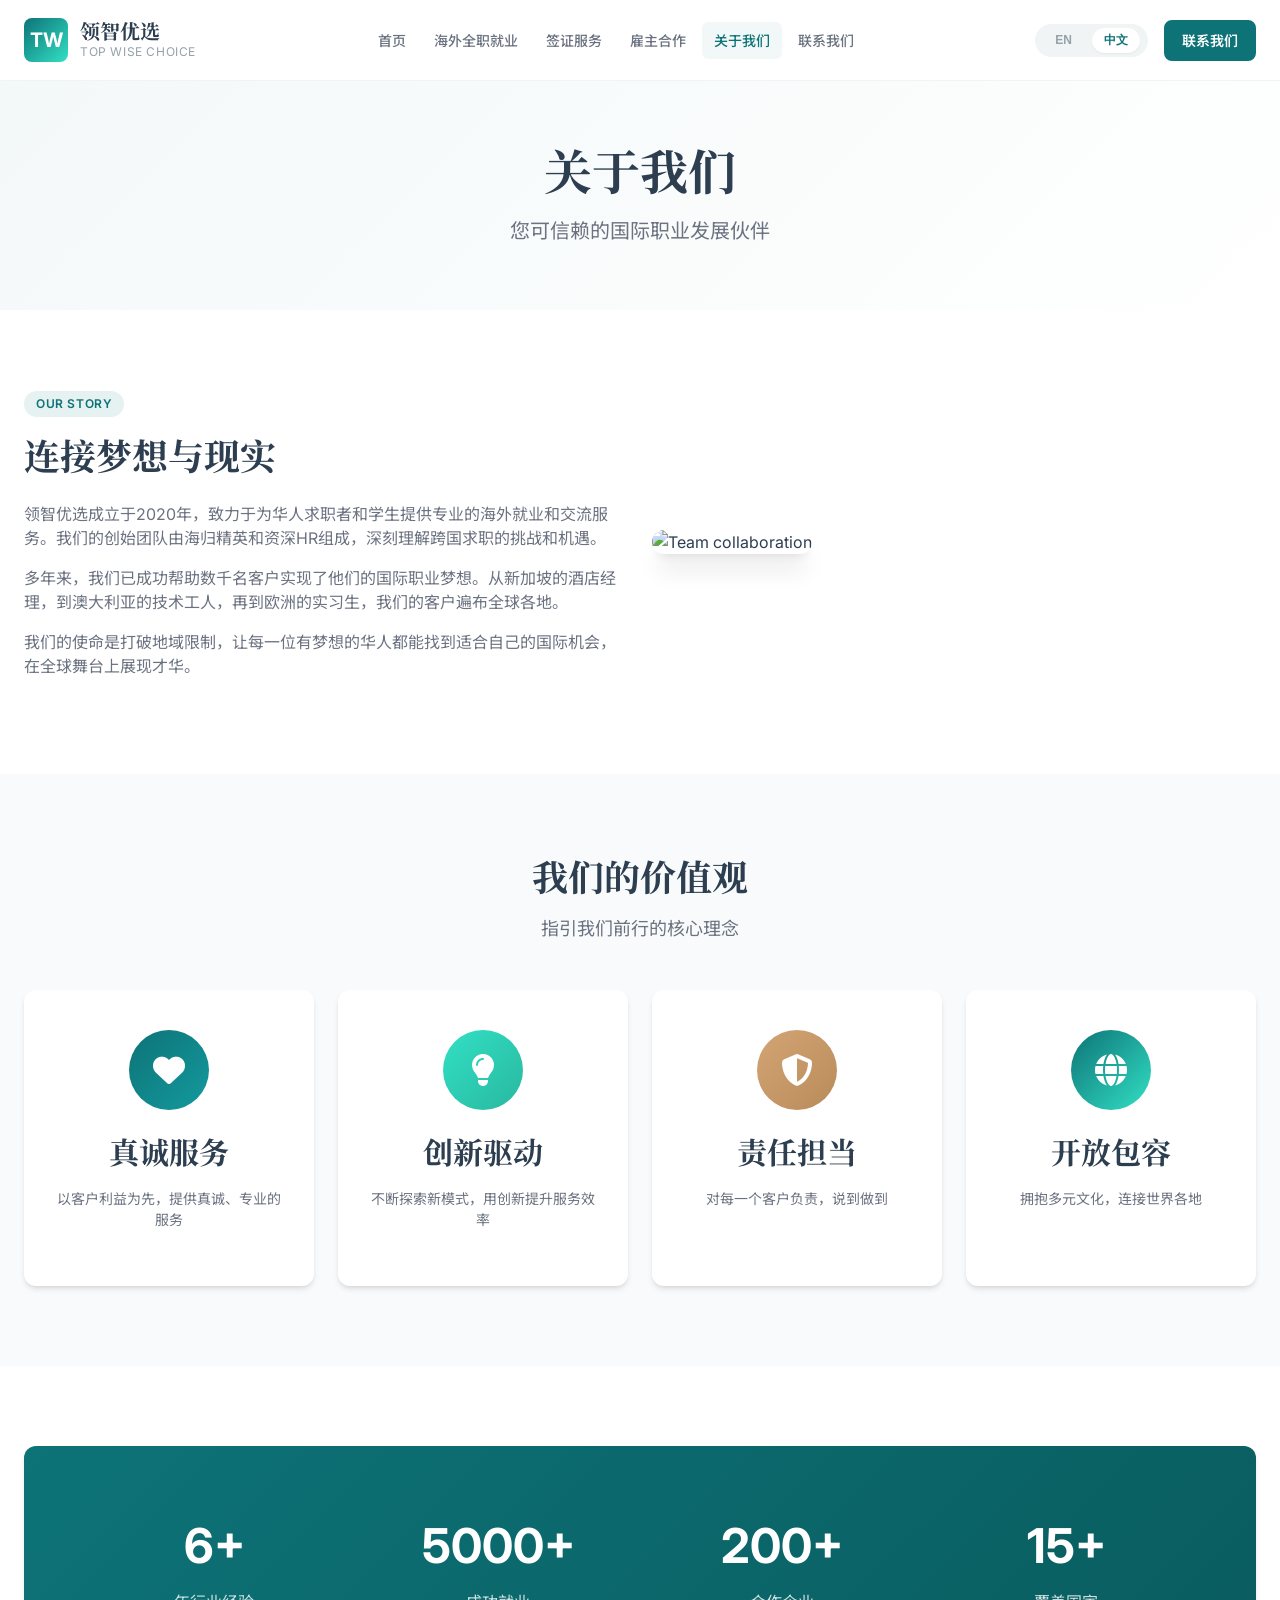
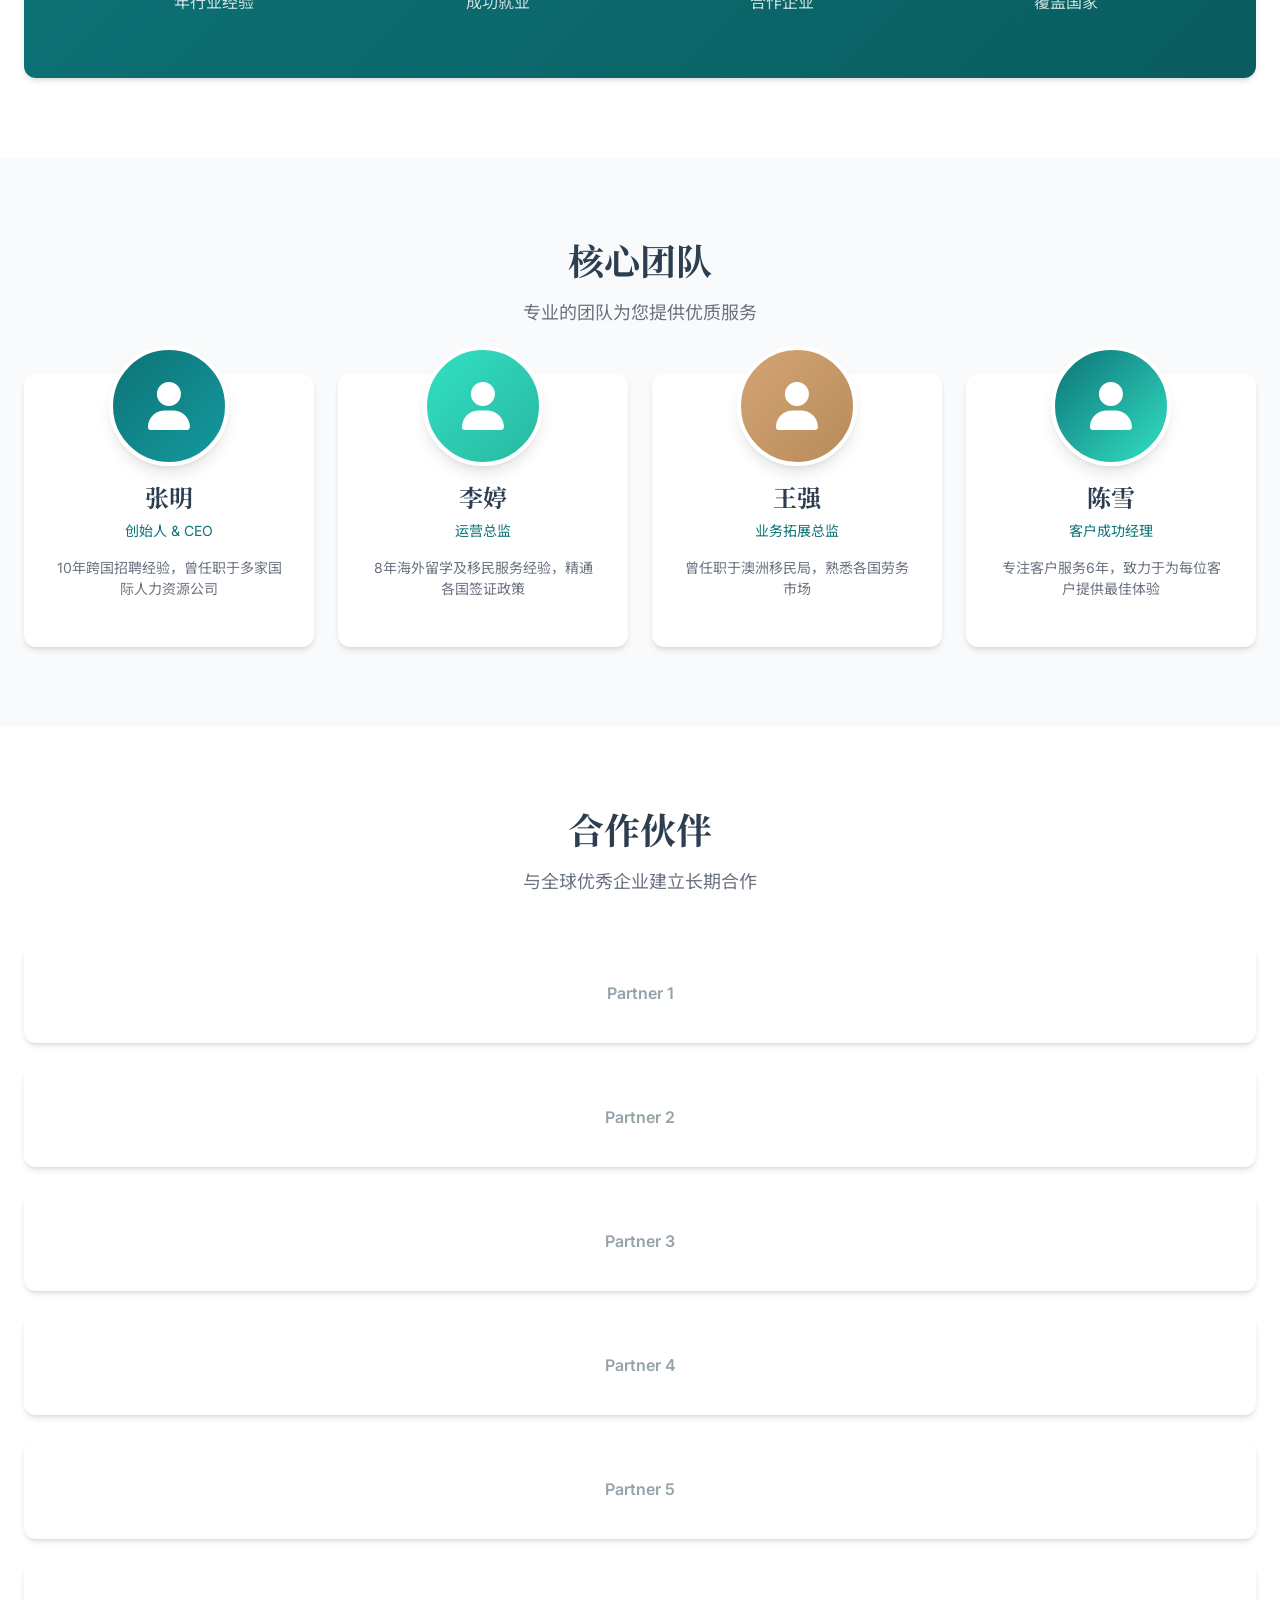
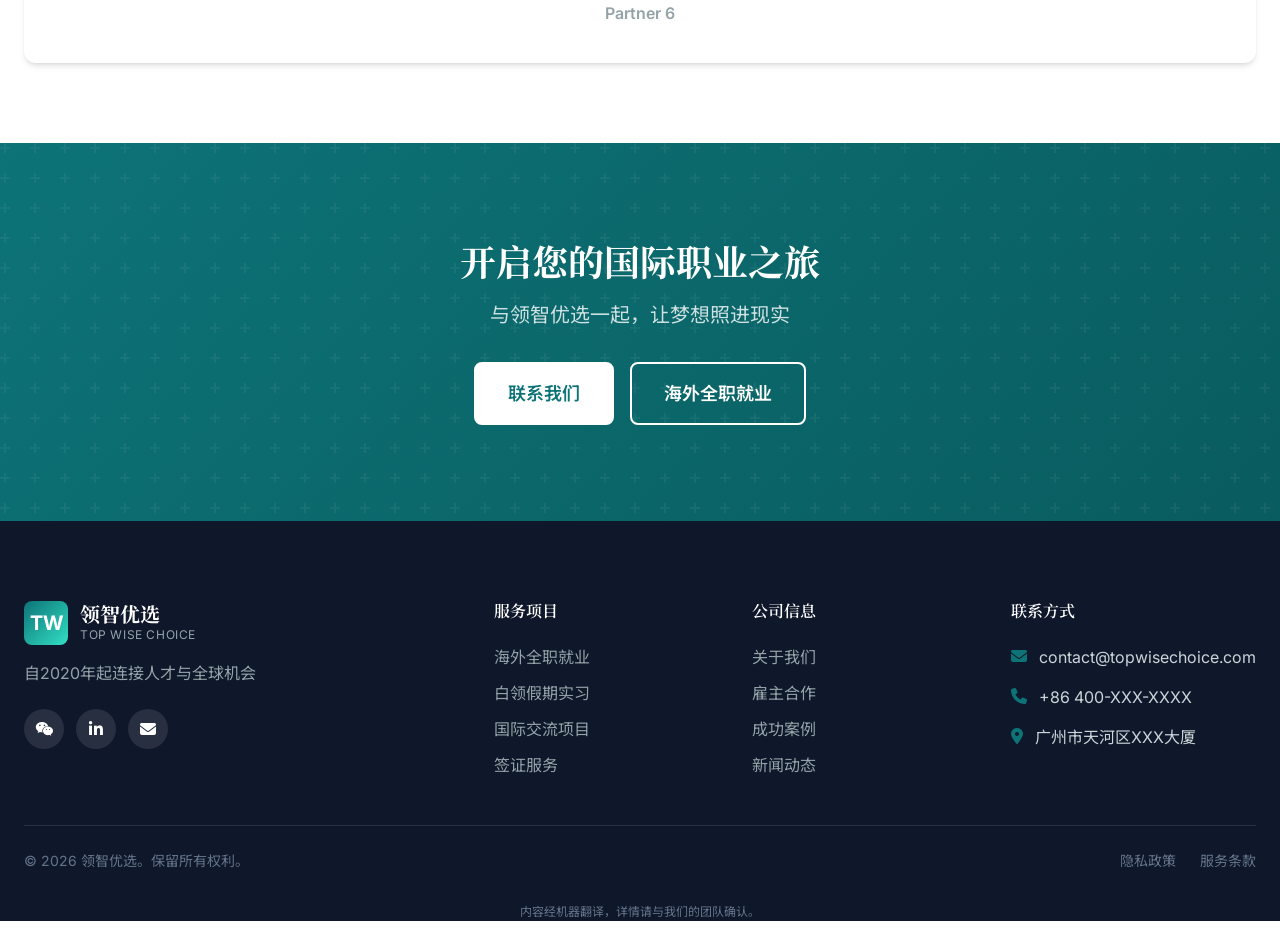
==== about-us.html @ 25a61df7 "Initial commit: Top Wise Choice website v2.0" ====
<!DOCTYPE html>
<html lang="zh-CN">
<head>
  <meta charset="UTF-8">
  <meta name="viewport" content="width=device-width, initial-scale=1.0">
  <title>关于我们 | 领智优选 Top Wise Choice</title>
  <meta name="description" content="关于领智优选 - 您可信赖的国际职业发展伙伴，专注连接华人人才与全球机会。">
  <link rel="stylesheet" href="styles/main.css">
  <link rel="stylesheet" href="https://cdnjs.cloudflare.com/ajax/libs/font-awesome/6.5.1/css/all.min.css">
</head>
<body>
  <!-- Header -->
  <header class="header">
    <div class="container">
      <div class="header-inner">
        <a href="index.html" class="logo">
          <div class="logo-icon">TW</div>
          <div class="logo-text">
            <span class="logo-text-main">领智优选</span>
            <span class="logo-text-sub">TOP WISE CHOICE</span>
          </div>
        </a>
        
        <nav class="nav">
          <ul class="nav-links">
            <li><a href="index.html" class="nav-link" data-i18n="nav_home">首页</a></li>
            <li class="nav-dropdown">
              <a href="#" class="nav-link" data-i18n="nav_work">服务项目 <i class="fas fa-chevron-down" style="font-size: 0.75rem;"></i></a>
              <ul class="nav-dropdown-menu">
                <li><a href="work-overseas.html" class="nav-dropdown-item"><i class="fas fa-briefcase"></i> <span data-i18n="nav_work">海外全职就业</span></a></li>
                <li><a href="intern-abroad.html" class="nav-dropdown-item"><i class="fas fa-user-graduate"></i> <span data-i18n="nav_intern">白领假期实习</span></a></li>
                <li><a href="global-programs.html" class="nav-dropdown-item"><i class="fas fa-globe"></i> <span data-i18n="nav_programs">国际交流项目</span></a></li>
              </ul>
            </li>
            <li><a href="visa-services.html" class="nav-link" data-i18n="nav_visa">签证服务</a></li>
            <li><a href="for-employers.html" class="nav-link" data-i18n="nav_employers">雇主合作</a></li>
            <li><a href="about-us.html" class="nav-link active" data-i18n="nav_about">关于我们</a></li>
            <li><a href="contact-us.html" class="nav-link" data-i18n="nav_contact">联系我们</a></li>
          </ul>
        </nav>
        
        <div class="header-actions">
          <div class="lang-switcher">
            <button class="lang-btn" data-lang="en">EN</button>
            <button class="lang-btn" data-lang="zh">中文</button>
          </div>
          <a href="contact-us.html" class="btn btn-primary btn-sm" data-i18n="contact_us">联系我们</a>
          <button class="mobile-menu-toggle" aria-label="Toggle Menu"><span></span><span></span><span></span></button>
        </div>
      </div>
    </div>
  </header>

  <!-- Mobile Menu -->
  <div class="mobile-menu">
    <ul class="mobile-nav-links">
      <li><a href="index.html" class="mobile-nav-link" data-i18n="nav_home">首页</a></li>
      <li><a href="work-overseas.html" class="mobile-nav-link" data-i18n="nav_work">海外全职就业</a></li>
      <li><a href="intern-abroad.html" class="mobile-nav-link" data-i18n="nav_intern">白领假期实习</a></li>
      <li><a href="global-programs.html" class="mobile-nav-link" data-i18n="nav_programs">国际交流项目</a></li>
      <li><a href="visa-services.html" class="mobile-nav-link" data-i18n="nav_visa">签证服务</a></li>
      <li><a href="for-employers.html" class="mobile-nav-link" data-i18n="nav_employers">雇主合作</a></li>
      <li><a href="about-us.html" class="mobile-nav-link active" data-i18n="nav_about">关于我们</a></li>
      <li><a href="contact-us.html" class="mobile-nav-link" data-i18n="nav_contact">联系我们</a></li>
    </ul>
  </div>

  <!-- Page Header -->
  <section class="page-header">
    <div class="container">
      <h1 data-i18n="about_page_title">关于我们</h1>
      <p data-i18n="about_page_subtitle">您可信赖的国际职业发展伙伴</p>
    </div>
  </section>

  <!-- Our Story -->
  <section class="section">
    <div class="container">
      <div class="grid grid-2" style="align-items: center;">
        <div>
          <span class="tag tag-primary" style="margin-bottom: 1rem; display: inline-block;">OUR STORY</span>
          <h2 style="margin-bottom: 1.5rem;" data-i18n="about_story_title">连接梦想与现实</h2>
          <p style="color: var(--color-text-secondary); margin-bottom: 1rem;" data-i18n="about_story_p1">
            领智优选成立于2020年，致力于为华人求职者和学生提供专业的海外就业和交流服务。我们的创始团队由海归精英和资深HR组成，深刻理解跨国求职的挑战和机遇。
          </p>
          <p style="color: var(--color-text-secondary); margin-bottom: 1rem;" data-i18n="about_story_p2">
            多年来，我们已成功帮助数千名客户实现了他们的国际职业梦想。从新加坡的酒店经理，到澳大利亚的技术工人，再到欧洲的实习生，我们的客户遍布全球各地。
          </p>
          <p style="color: var(--color-text-secondary);" data-i18n="about_story_p3">
            我们的使命是打破地域限制，让每一位有梦想的华人都能找到适合自己的国际机会，在全球舞台上展现才华。
          </p>
        </div>
        <div>
          <img src="https://images.unsplash.com/photo-1522071820081-009f0129c71c?w=600&h=500&fit=crop" alt="Team collaboration" style="width: 100%; border-radius: var(--radius-2xl); box-shadow: var(--shadow-xl);">
        </div>
      </div>
    </div>
  </section>

  <!-- Values -->
  <section class="section" style="background-color: var(--color-gray-50);">
    <div class="container">
      <div class="section-header">
        <h2 data-i18n="about_values_title">我们的价值观</h2>
        <p data-i18n="about_values_subtitle">指引我们前行的核心理念</p>
      </div>
      
      <div class="grid grid-4">
        <div class="card" style="text-align: center; padding: 2.5rem 2rem;">
          <div style="width: 80px; height: 80px; margin: 0 auto 1.5rem; background: linear-gradient(135deg, #0D7377, #149A9E); border-radius: 50%; display: flex; align-items: center; justify-content: center;">
            <i class="fas fa-heart" style="font-size: 2rem; color: white;"></i>
          </div>
          <h3 style="margin-bottom: 1rem;" data-i18n="about_value1_title">真诚服务</h3>
          <p style="font-size: 0.875rem; color: var(--color-text-secondary);" data-i18n="about_value1_desc">以客户利益为先，提供真诚、专业的服务</p>
        </div>
        <div class="card" style="text-align: center; padding: 2.5rem 2rem;">
          <div style="width: 80px; height: 80px; margin: 0 auto 1.5rem; background: linear-gradient(135deg, #32E0C4, #28B8A0); border-radius: 50%; display: flex; align-items: center; justify-content: center;">
            <i class="fas fa-lightbulb" style="font-size: 2rem; color: white;"></i>
          </div>
          <h3 style="margin-bottom: 1rem;" data-i18n="about_value2_title">创新驱动</h3>
          <p style="font-size: 0.875rem; color: var(--color-text-secondary);" data-i18n="about_value2_desc">不断探索新模式，用创新提升服务效率</p>
        </div>
        <div class="card" style="text-align: center; padding: 2.5rem 2rem;">
          <div style="width: 80px; height: 80px; margin: 0 auto 1.5rem; background: linear-gradient(135deg, #D4A574, #B88B5A); border-radius: 50%; display: flex; align-items: center; justify-content: center;">
            <i class="fas fa-shield-alt" style="font-size: 2rem; color: white;"></i>
          </div>
          <h3 style="margin-bottom: 1rem;" data-i18n="about_value3_title">责任担当</h3>
          <p style="font-size: 0.875rem; color: var(--color-text-secondary);" data-i18n="about_value3_desc">对每一个客户负责，说到做到</p>
        </div>
        <div class="card" style="text-align: center; padding: 2.5rem 2rem;">
          <div style="width: 80px; height: 80px; margin: 0 auto 1.5rem; background: linear-gradient(135deg, #0D7377, #32E0C4); border-radius: 50%; display: flex; align-items: center; justify-content: center;">
            <i class="fas fa-globe" style="font-size: 2rem; color: white;"></i>
          </div>
          <h3 style="margin-bottom: 1rem;" data-i18n="about_value4_title">开放包容</h3>
          <p style="font-size: 0.875rem; color: var(--color-text-secondary);" data-i18n="about_value4_desc">拥抱多元文化，连接世界各地</p>
        </div>
      </div>
    </div>
  </section>

  <!-- Stats -->
  <section class="section">
    <div class="container">
      <div class="card" style="padding: 4rem; background: linear-gradient(135deg, var(--color-primary) 0%, var(--color-primary-dark) 100%);">
        <div class="grid grid-4" style="gap: 2rem;">
          <div style="text-align: center; color: white;">
            <div style="font-size: 3rem; font-weight: 700; margin-bottom: 0.5rem;">6+</div>
            <div style="opacity: 0.8;" data-i18n="about_stats_years">年行业经验</div>
          </div>
          <div style="text-align: center; color: white;">
            <div style="font-size: 3rem; font-weight: 700; margin-bottom: 0.5rem;">5000+</div>
            <div style="opacity: 0.8;" data-i18n="about_stats_placements">成功就业</div>
          </div>
          <div style="text-align: center; color: white;">
            <div style="font-size: 3rem; font-weight: 700; margin-bottom: 0.5rem;">200+</div>
            <div style="opacity: 0.8;" data-i18n="about_stats_partners">合作企业</div>
          </div>
          <div style="text-align: center; color: white;">
            <div style="font-size: 3rem; font-weight: 700; margin-bottom: 0.5rem;">15+</div>
            <div style="opacity: 0.8;" data-i18n="about_stats_countries">覆盖国家</div>
          </div>
        </div>
      </div>
    </div>
  </section>

  <!-- Team -->
  <section class="section" style="background-color: var(--color-gray-50);">
    <div class="container">
      <div class="section-header">
        <h2 data-i18n="about_team_title">核心团队</h2>
        <p data-i18n="about_team_subtitle">专业的团队为您提供优质服务</p>
      </div>
      
      <div class="grid grid-4">
        <div class="card" style="text-align: center; padding: 2rem; overflow: visible;">
          <div style="width: 120px; height: 120px; margin: -60px auto 1rem; background: linear-gradient(135deg, #0D7377, #149A9E); border-radius: 50%; border: 4px solid white; display: flex; align-items: center; justify-content: center; box-shadow: var(--shadow-lg);">
            <i class="fas fa-user" style="font-size: 3rem; color: white;"></i>
          </div>
          <h4 style="margin-bottom: 0.5rem;">张明</h4>
          <p style="font-size: 0.875rem; color: var(--color-primary); margin-bottom: 1rem;" data-i18n="about_team_role1">创始人 & CEO</p>
          <p style="font-size: 0.875rem; color: var(--color-text-secondary);" data-i18n="about_team_bio1">10年跨国招聘经验，曾任职于多家国际人力资源公司</p>
        </div>
        <div class="card" style="text-align: center; padding: 2rem; overflow: visible;">
          <div style="width: 120px; height: 120px; margin: -60px auto 1rem; background: linear-gradient(135deg, #32E0C4, #28B8A0); border-radius: 50%; border: 4px solid white; display: flex; align-items: center; justify-content: center; box-shadow: var(--shadow-lg);">
            <i class="fas fa-user" style="font-size: 3rem; color: white;"></i>
          </div>
          <h4 style="margin-bottom: 0.5rem;">李婷</h4>
          <p style="font-size: 0.875rem; color: var(--color-primary); margin-bottom: 1rem;" data-i18n="about_team_role2">运营总监</p>
          <p style="font-size: 0.875rem; color: var(--color-text-secondary);" data-i18n="about_team_bio2">8年海外留学及移民服务经验，精通各国签证政策</p>
        </div>
        <div class="card" style="text-align: center; padding: 2rem; overflow: visible;">
          <div style="width: 120px; height: 120px; margin: -60px auto 1rem; background: linear-gradient(135deg, #D4A574, #B88B5A); border-radius: 50%; border: 4px solid white; display: flex; align-items: center; justify-content: center; box-shadow: var(--shadow-lg);">
            <i class="fas fa-user" style="font-size: 3rem; color: white;"></i>
          </div>
          <h4 style="margin-bottom: 0.5rem;">王强</h4>
          <p style="font-size: 0.875rem; color: var(--color-primary); margin-bottom: 1rem;" data-i18n="about_team_role3">业务拓展总监</p>
          <p style="font-size: 0.875rem; color: var(--color-text-secondary);" data-i18n="about_team_bio3">曾任职于澳洲移民局，熟悉各国劳务市场</p>
        </div>
        <div class="card" style="text-align: center; padding: 2rem; overflow: visible;">
          <div style="width: 120px; height: 120px; margin: -60px auto 1rem; background: linear-gradient(135deg, #0D7377, #32E0C4); border-radius: 50%; border: 4px solid white; display: flex; align-items: center; justify-content: center; box-shadow: var(--shadow-lg);">
            <i class="fas fa-user" style="font-size: 3rem; color: white;"></i>
          </div>
          <h4 style="margin-bottom: 0.5rem;">陈雪</h4>
          <p style="font-size: 0.875rem; color: var(--color-primary); margin-bottom: 1rem;" data-i18n="about_team_role4">客户成功经理</p>
          <p style="font-size: 0.875rem; color: var(--color-text-secondary);" data-i18n="about_team_bio4">专注客户服务6年，致力于为每位客户提供最佳体验</p>
        </div>
      </div>
    </div>
  </section>

  <!-- Partners -->
  <section class="section">
    <div class="container">
      <div class="section-header">
        <h2 data-i18n="about_partners_title">合作伙伴</h2>
        <p data-i18n="about_partners_subtitle">与全球优秀企业建立长期合作</p>
      </div>
      
      <div class="grid grid-6">
        <div class="card" style="display: flex; align-items: center; justify-content: center; padding: 2rem; height: 100px;">
          <span style="font-weight: 600; color: var(--color-text-muted);">Partner 1</span>
        </div>
        <div class="card" style="display: flex; align-items: center; justify-content: center; padding: 2rem; height: 100px;">
          <span style="font-weight: 600; color: var(--color-text-muted);">Partner 2</span>
        </div>
        <div class="card" style="display: flex; align-items: center; justify-content: center; padding: 2rem; height: 100px;">
          <span style="font-weight: 600; color: var(--color-text-muted);">Partner 3</span>
        </div>
        <div class="card" style="display: flex; align-items: center; justify-content: center; padding: 2rem; height: 100px;">
          <span style="font-weight: 600; color: var(--color-text-muted);">Partner 4</span>
        </div>
        <div class="card" style="display: flex; align-items: center; justify-content: center; padding: 2rem; height: 100px;">
          <span style="font-weight: 600; color: var(--color-text-muted);">Partner 5</span>
        </div>
        <div class="card" style="display: flex; align-items: center; justify-content: center; padding: 2rem; height: 100px;">
          <span style="font-weight: 600; color: var(--color-text-muted);">Partner 6</span>
        </div>
      </div>
    </div>
  </section>

  <!-- CTA Section -->
  <section class="cta-section">
    <div class="container">
      <div class="cta-content">
        <h2 data-i18n="about_cta_title">开启您的国际职业之旅</h2>
        <p data-i18n="about_cta_subtitle">与领智优选一起，让梦想照进现实</p>
        <div class="cta-buttons">
          <a href="contact-us.html" class="btn btn-white btn-lg" data-i18n="contact_us">联系我们</a>
          <a href="work-overseas.html" class="btn btn-outline-white btn-lg" data-i18n="nav_work">查看职位</a>
        </div>
      </div>
    </div>
  </section>

  <!-- Footer -->
  <footer class="footer">
    <div class="container">
      <div class="footer-top">
        <div class="footer-grid">
          <div class="footer-brand">
            <a href="index.html" class="logo">
              <div class="logo-icon">TW</div>
              <div class="logo-text">
                <span class="logo-text-main" style="color: white;">领智优选</span>
                <span class="logo-text-sub">TOP WISE CHOICE</span>
              </div>
            </a>
            <p data-i18n="footer_tagline">自2020年起连接人才与全球机会</p>
            <div class="footer-social">
              <a href="#" class="social-link"><i class="fab fa-weixin"></i></a>
              <a href="#" class="social-link"><i class="fab fa-linkedin-in"></i></a>
              <a href="#" class="social-link"><i class="fas fa-envelope"></i></a>
            </div>
          </div>
          <div class="footer-column">
            <h4 data-i18n="footer_services">服务项目</h4>
            <ul class="footer-links">
              <li><a href="work-overseas.html" data-i18n="nav_work">海外全职就业</a></li>
              <li><a href="intern-abroad.html" data-i18n="nav_intern">白领假期实习</a></li>
              <li><a href="global-programs.html" data-i18n="nav_programs">国际交流项目</a></li>
              <li><a href="visa-services.html" data-i18n="nav_visa">签证服务</a></li>
            </ul>
          </div>
          <div class="footer-column">
            <h4 data-i18n="footer_company">公司信息</h4>
            <ul class="footer-links">
              <li><a href="about-us.html" data-i18n="nav_about">关于我们</a></li>
              <li><a href="for-employers.html" data-i18n="nav_employers">雇主合作</a></li>
              <li><a href="#">成功案例</a></li>
              <li><a href="#">新闻动态</a></li>
            </ul>
          </div>
          <div class="footer-column">
            <h4 data-i18n="footer_contact">联系方式</h4>
            <div class="footer-contact-item"><i class="fas fa-envelope"></i><span>contact@topwisechoice.com</span></div>
            <div class="footer-contact-item"><i class="fas fa-phone"></i><span>+86 400-XXX-XXXX</span></div>
            <div class="footer-contact-item"><i class="fas fa-map-marker-alt"></i><span>广州市天河区XXX大厦</span></div>
          </div>
        </div>
      </div>
      <div class="footer-bottom">
        <p data-i18n="footer_copyright">© 2026 领智优选。保留所有权利。</p>
        <div class="footer-bottom-links"><a href="#">隐私政策</a><a href="#">服务条款</a></div>
      </div>
      <p style="text-align: center; font-size: 12px; color: #64748B; margin-top: 8px;" data-i18n="footer_disclaimer">内容经机器翻译，详情请与我们的团队确认。</p>
    </div>
  </footer>

  <script src="scripts/main.js"></script>
</body>
</html>
---- styles/main.css ----
/* ========================================
   Top Wise Choice - Main Styles
   领智优选主样式
   ======================================== */

@import url('design-system.css');
@import url('https://fonts.googleapis.com/css2?family=Inter:wght@400;500;600;700&family=Playfair+Display:wght@400;500;600;700&family=Noto+Sans+SC:wght@400;500;600;700&family=Noto+Serif+SC:wght@400;500;600;700&display=swap');

/* ========================================
   Header & Navigation
   ======================================== */
.header {
  position: fixed;
  top: 0;
  left: 0;
  right: 0;
  z-index: var(--z-fixed);
  background-color: rgba(255, 255, 255, 0.95);
  backdrop-filter: blur(10px);
  border-bottom: 1px solid var(--color-gray-100);
  transition: all var(--transition-fast);
}

.header.scrolled {
  box-shadow: var(--shadow-md);
}

.header-inner {
  display: flex;
  align-items: center;
  justify-content: space-between;
  height: 80px;
}

.logo {
  display: flex;
  align-items: center;
  gap: var(--space-3);
  text-decoration: none;
}

.logo-icon {
  width: 44px;
  height: 44px;
  background: linear-gradient(135deg, var(--color-primary) 0%, var(--color-secondary) 100%);
  border-radius: var(--radius-lg);
  display: flex;
  align-items: center;
  justify-content: center;
  color: var(--color-white);
  font-weight: var(--font-bold);
  font-size: var(--text-xl);
}

.logo-text {
  display: flex;
  flex-direction: column;
}

.logo-text-main {
  font-family: var(--font-family-display);
  font-size: var(--text-xl);
  font-weight: var(--font-bold);
  color: var(--color-text-primary);
  line-height: 1.2;
}

.logo-text-sub {
  font-size: var(--text-xs);
  color: var(--color-text-muted);
  letter-spacing: 0.05em;
}

/* Navigation */
.nav {
  display: flex;
  align-items: center;
  gap: var(--space-8);
}

.nav-links {
  display: flex;
  align-items: center;
  gap: var(--space-1);
  list-style: none;
}

.nav-link {
  display: flex;
  align-items: center;
  gap: var(--space-1);
  padding: var(--space-2) var(--space-3);
  font-size: var(--text-sm);
  font-weight: var(--font-medium);
  color: var(--color-text-secondary);
  text-decoration: none;
  border-radius: var(--radius-md);
  transition: all var(--transition-fast);
}

.nav-link:hover,
.nav-link.active {
  color: var(--color-primary);
  background-color: var(--color-primary-50);
}

.nav-dropdown {
  position: relative;
}

.nav-dropdown-menu {
  position: absolute;
  top: 100%;
  left: 0;
  min-width: 220px;
  padding: var(--space-2);
  background-color: var(--color-white);
  border-radius: var(--radius-xl);
  box-shadow: var(--shadow-xl);
  opacity: 0;
  visibility: hidden;
  transform: translateY(-10px);
  transition: all var(--transition-fast);
  list-style: none;
}

.nav-dropdown:hover .nav-dropdown-menu {
  opacity: 1;
  visibility: visible;
  transform: translateY(0);
}

.nav-dropdown-item {
  display: flex;
  align-items: center;
  gap: var(--space-3);
  padding: var(--space-3) var(--space-4);
  font-size: var(--text-sm);
  color: var(--color-text-secondary);
  text-decoration: none;
  border-radius: var(--radius-lg);
  transition: all var(--transition-fast);
}

.nav-dropdown-item:hover {
  background-color: var(--color-gray-50);
  color: var(--color-primary);
}

.nav-dropdown-item i {
  width: 20px;
  text-align: center;
}

/* Header Actions */
.header-actions {
  display: flex;
  align-items: center;
  gap: var(--space-4);
}

/* Language Switcher */
.lang-switcher {
  display: flex;
  align-items: center;
  gap: var(--space-2);
  padding: var(--space-1) var(--space-2);
  background-color: var(--color-gray-100);
  border-radius: var(--radius-full);
}

.lang-btn {
  padding: var(--space-1) var(--space-3);
  font-size: var(--text-xs);
  font-weight: var(--font-semibold);
  color: var(--color-text-muted);
  background: none;
  border: none;
  border-radius: var(--radius-full);
  cursor: pointer;
  transition: all var(--transition-fast);
}

.lang-btn:hover,
.lang-btn.active {
  color: var(--color-primary);
  background-color: var(--color-white);
  box-shadow: var(--shadow-sm);
}

/* Mobile Menu Toggle */
.mobile-menu-toggle {
  display: none;
  flex-direction: column;
  gap: 5px;
  padding: var(--space-2);
  background: none;
  border: none;
  cursor: pointer;
}

.mobile-menu-toggle span {
  display: block;
  width: 24px;
  height: 2px;
  background-color: var(--color-text-primary);
  transition: all var(--transition-fast);
}

@media (max-width: 1024px) {
  .nav {
    display: none;
  }
  
  .mobile-menu-toggle {
    display: flex;
  }
}

/* Mobile Menu */
.mobile-menu {
  display: none;
  position: fixed;
  top: 80px;
  left: 0;
  right: 0;
  bottom: 0;
  background-color: var(--color-white);
  padding: var(--space-6);
  overflow-y: auto;
  z-index: var(--z-fixed);
}

.mobile-menu.active {
  display: block;
}

.mobile-nav-links {
  list-style: none;
  display: flex;
  flex-direction: column;
  gap: var(--space-2);
}

.mobile-nav-link {
  display: block;
  padding: var(--space-4);
  font-size: var(--text-lg);
  font-weight: var(--font-medium);
  color: var(--color-text-primary);
  text-decoration: none;
  border-radius: var(--radius-lg);
  transition: all var(--transition-fast);
}

.mobile-nav-link:hover,
.mobile-nav-link.active {
  background-color: var(--color-primary-50);
  color: var(--color-primary);
}

/* ========================================
   Hero Section
   ======================================== */
.hero {
  position: relative;
  padding-top: 160px;
  padding-bottom: var(--space-24);
  background: linear-gradient(135deg, var(--color-gray-50) 0%, var(--color-white) 50%, var(--color-primary-50) 100%);
  overflow: hidden;
}

.hero::before {
  content: '';
  position: absolute;
  top: -50%;
  right: -20%;
  width: 800px;
  height: 800px;
  background: radial-gradient(circle, var(--color-secondary) 0%, transparent 70%);
  opacity: 0.15;
  border-radius: 50%;
}

.hero-content {
  position: relative;
  z-index: 1;
}

.hero-grid {
  display: grid;
  grid-template-columns: 1fr 1fr;
  gap: var(--space-12);
  align-items: center;
}

.hero-text h1 {
  font-size: var(--text-6xl);
  line-height: 1.1;
  margin-bottom: var(--space-6);
}

.hero-text h1 .highlight {
  background: linear-gradient(135deg, var(--color-primary) 0%, var(--color-secondary) 100%);
  -webkit-background-clip: text;
  -webkit-text-fill-color: transparent;
  background-clip: text;
}

.hero-text p {
  font-size: var(--text-xl);
  color: var(--color-text-secondary);
  margin-bottom: var(--space-8);
  max-width: 540px;
}

.hero-cta {
  display: flex;
  gap: var(--space-4);
  flex-wrap: wrap;
}

.hero-stats {
  display: flex;
  gap: var(--space-12);
  margin-top: var(--space-12);
  padding-top: var(--space-8);
  border-top: 1px solid var(--color-gray-200);
}

.hero-stat {
  display: flex;
  flex-direction: column;
}

.hero-stat-value {
  font-family: var(--font-family-display);
  font-size: var(--text-3xl);
  font-weight: var(--font-bold);
  color: var(--color-primary);
}

.hero-stat-label {
  font-size: var(--text-sm);
  color: var(--color-text-muted);
}

.hero-visual {
  position: relative;
}

.hero-image {
  position: relative;
  border-radius: var(--radius-2xl);
  overflow: hidden;
  box-shadow: var(--shadow-2xl);
}

.hero-image img {
  width: 100%;
  height: auto;
  display: block;
}

.hero-floating-card {
  position: absolute;
  background-color: var(--color-white);
  padding: var(--space-4);
  border-radius: var(--radius-xl);
  box-shadow: var(--shadow-xl);
}

.hero-floating-card.card-1 {
  top: -20px;
  right: -20px;
}

.hero-floating-card.card-2 {
  bottom: 40px;
  left: -30px;
}

@media (max-width: 1024px) {
  .hero-grid {
    grid-template-columns: 1fr;
    text-align: center;
  }
  
  .hero-text p {
    margin-left: auto;
    margin-right: auto;
  }
  
  .hero-cta {
    justify-content: center;
  }
  
  .hero-stats {
    justify-content: center;
  }
  
  .hero-visual {
    display: none;
  }
}

/* ========================================
   Services Section
   ======================================== */
.services {
  background-color: var(--color-white);
}

.services-grid {
  display: grid;
  grid-template-columns: repeat(3, 1fr);
  gap: var(--space-8);
}

.service-card {
  position: relative;
  padding: var(--space-8);
  background-color: var(--color-white);
  border: 2px solid var(--color-gray-100);
  border-radius: var(--radius-2xl);
  transition: all var(--transition-base);
}

.service-card:hover {
  border-color: var(--color-primary-200);
  box-shadow: var(--shadow-xl);
  transform: translateY(-8px);
}

.service-icon {
  width: 64px;
  height: 64px;
  display: flex;
  align-items: center;
  justify-content: center;
  background: linear-gradient(135deg, var(--color-primary) 0%, var(--color-primary-light) 100%);
  border-radius: var(--radius-xl);
  margin-bottom: var(--space-6);
  font-size: var(--text-2xl);
  color: var(--color-white);
}

.service-card:nth-child(2) .service-icon {
  background: linear-gradient(135deg, var(--color-secondary-dark) 0%, var(--color-secondary) 100%);
}

.service-card:nth-child(3) .service-icon {
  background: linear-gradient(135deg, var(--color-accent-dark) 0%, var(--color-accent) 100%);
}

.service-card h3 {
  font-size: var(--text-xl);
  margin-bottom: var(--space-3);
}

.service-card p {
  color: var(--color-text-secondary);
  margin-bottom: var(--space-6);
}

.service-features {
  list-style: none;
  margin-bottom: var(--space-6);
}

.service-features li {
  display: flex;
  align-items: center;
  gap: var(--space-2);
  padding: var(--space-2) 0;
  font-size: var(--text-sm);
  color: var(--color-text-secondary);
}

.service-features li::before {
  content: '✓';
  color: var(--color-secondary);
  font-weight: var(--font-bold);
}

@media (max-width: 1024px) {
  .services-grid {
    grid-template-columns: 1fr;
  }
}

/* ========================================
   Process Section
   ======================================== */
.process {
  background-color: var(--color-gray-50);
}

.process-steps {
  display: grid;
  grid-template-columns: repeat(4, 1fr);
  gap: var(--space-6);
  position: relative;
}

.process-steps::before {
  content: '';
  position: absolute;
  top: 40px;
  left: 12.5%;
  right: 12.5%;
  height: 2px;
  background: linear-gradient(90deg, var(--color-primary) 0%, var(--color-secondary) 100%);
  z-index: 0;
}

.process-step {
  position: relative;
  z-index: 1;
  text-align: center;
}

.step-number {
  width: 80px;
  height: 80px;
  margin: 0 auto var(--space-6);
  display: flex;
  align-items: center;
  justify-content: center;
  font-family: var(--font-family-display);
  font-size: var(--text-3xl);
  font-weight: var(--font-bold);
  color: var(--color-primary);
  background-color: var(--color-white);
  border: 3px solid var(--color-primary);
  border-radius: 50%;
  box-shadow: var(--shadow-lg);
}

.process-step h4 {
  font-size: var(--text-lg);
  margin-bottom: var(--space-2);
}

.process-step p {
  font-size: var(--text-sm);
  color: var(--color-text-secondary);
}

@media (max-width: 1024px) {
  .process-steps {
    grid-template-columns: repeat(2, 1fr);
  }
  
  .process-steps::before {
    display: none;
  }
}

@media (max-width: 640px) {
  .process-steps {
    grid-template-columns: 1fr;
  }
}

/* ========================================
   CTA Section
   ======================================== */
.cta-section {
  position: relative;
  padding: var(--space-24) 0;
  background: linear-gradient(135deg, var(--color-primary) 0%, var(--color-primary-dark) 100%);
  overflow: hidden;
}

.cta-section::before {
  content: '';
  position: absolute;
  top: 0;
  left: 0;
  right: 0;
  bottom: 0;
  background-image: url("data:image/svg+xml,%3Csvg width='60' height='60' viewBox='0 0 60 60' xmlns='http://www.w3.org/2000/svg'%3E%3Cg fill='none' fill-rule='evenodd'%3E%3Cg fill='%23ffffff' fill-opacity='0.05'%3E%3Cpath d='M36 34v-4h-2v4h-4v2h4v4h2v-4h4v-2h-4zm0-30V0h-2v4h-4v2h4v4h2V6h4V4h-4zM6 34v-4H4v4H0v2h4v4h2v-4h4v-2H6zM6 4V0H4v4H0v2h4v4h2V6h4V4H6z'/%3E%3C/g%3E%3C/g%3E%3C/svg%3E");
}

.cta-content {
  position: relative;
  z-index: 1;
  text-align: center;
  max-width: 768px;
  margin: 0 auto;
}

.cta-section h2 {
  font-size: var(--text-4xl);
  color: var(--color-white);
  margin-bottom: var(--space-4);
}

.cta-section p {
  font-size: var(--text-xl);
  color: rgba(255, 255, 255, 0.8);
  margin-bottom: var(--space-8);
}

.cta-buttons {
  display: flex;
  gap: var(--space-4);
  justify-content: center;
  flex-wrap: wrap;
}

.btn-white {
  background-color: var(--color-white);
  color: var(--color-primary);
  border-color: var(--color-white);
}

.btn-white:hover {
  background-color: var(--color-gray-100);
  border-color: var(--color-gray-100);
  color: var(--color-primary-dark);
}

.btn-outline-white {
  background-color: transparent;
  color: var(--color-white);
  border-color: var(--color-white);
}

.btn-outline-white:hover {
  background-color: var(--color-white);
  color: var(--color-primary);
}

/* ========================================
   Footer
   ======================================== */
.footer {
  background-color: var(--color-gray-900);
  color: var(--color-gray-300);
}

.footer-top {
  padding: var(--space-20) 0 var(--space-12);
}

.footer-grid {
  display: grid;
  grid-template-columns: 2fr 1fr 1fr 1fr;
  gap: var(--space-12);
}

.footer-brand p {
  margin-top: var(--space-4);
  margin-bottom: var(--space-6);
  color: var(--color-gray-400);
}

.footer-social {
  display: flex;
  gap: var(--space-3);
}

.social-link {
  width: 40px;
  height: 40px;
  display: flex;
  align-items: center;
  justify-content: center;
  background-color: rgba(255, 255, 255, 0.1);
  border-radius: var(--radius-full);
  color: var(--color-white);
  text-decoration: none;
  transition: all var(--transition-fast);
}

.social-link:hover {
  background-color: var(--color-primary);
  color: var(--color-white);
}

.footer-column h4 {
  font-size: var(--text-base);
  font-weight: var(--font-semibold);
  color: var(--color-white);
  margin-bottom: var(--space-6);
}

.footer-links {
  list-style: none;
  display: flex;
  flex-direction: column;
  gap: var(--space-3);
}

.footer-links a {
  color: var(--color-gray-400);
  text-decoration: none;
  transition: color var(--transition-fast);
}

.footer-links a:hover {
  color: var(--color-white);
}

.footer-contact-item {
  display: flex;
  align-items: flex-start;
  gap: var(--space-3);
  margin-bottom: var(--space-4);
}

.footer-contact-item i {
  color: var(--color-primary);
  margin-top: 3px;
}

.footer-bottom {
  padding: var(--space-6) 0;
  border-top: 1px solid rgba(255, 255, 255, 0.1);
  display: flex;
  justify-content: space-between;
  align-items: center;
  flex-wrap: wrap;
  gap: var(--space-4);
}

.footer-bottom p {
  font-size: var(--text-sm);
  color: var(--color-gray-500);
  margin: 0;
}

.footer-bottom-links {
  display: flex;
  gap: var(--space-6);
}

.footer-bottom-links a {
  font-size: var(--text-sm);
  color: var(--color-gray-500);
  text-decoration: none;
}

.footer-bottom-links a:hover {
  color: var(--color-gray-300);
}

@media (max-width: 1024px) {
  .footer-grid {
    grid-template-columns: repeat(2, 1fr);
  }
}

@media (max-width: 640px) {
  .footer-grid {
    grid-template-columns: 1fr;
  }
  
  .footer-bottom {
    flex-direction: column;
    text-align: center;
  }
}

/* ========================================
   Page Header (Inner Pages)
   ======================================== */
.page-header {
  padding-top: 140px;
  padding-bottom: var(--space-16);
  background: linear-gradient(135deg, var(--color-primary-50) 0%, var(--color-white) 100%);
  text-align: center;
}

.page-header h1 {
  font-size: var(--text-5xl);
  margin-bottom: var(--space-4);
}

.page-header p {
  font-size: var(--text-xl);
  color: var(--color-text-secondary);
  max-width: 640px;
  margin: 0 auto;
}

/* ========================================
   Job/Program Cards
   ======================================== */
.listing-grid {
  display: grid;
  grid-template-columns: repeat(3, 1fr);
  gap: var(--space-6);
}

.listing-card {
  background-color: var(--color-white);
  border: 1px solid var(--color-gray-200);
  border-radius: var(--radius-xl);
  overflow: hidden;
  transition: all var(--transition-base);
}

.listing-card:hover {
  border-color: var(--color-primary-200);
  box-shadow: var(--shadow-lg);
  transform: translateY(-4px);
}

.listing-image {
  height: 180px;
  background-color: var(--color-gray-200);
  background-size: cover;
  background-position: center;
}

.listing-content {
  padding: var(--space-6);
}

.listing-meta {
  display: flex;
  gap: var(--space-4);
  margin-bottom: var(--space-3);
}

.listing-location,
.listing-type {
  display: flex;
  align-items: center;
  gap: var(--space-1);
  font-size: var(--text-sm);
  color: var(--color-text-muted);
}

.listing-card h3 {
  font-size: var(--text-lg);
  margin-bottom: var(--space-3);
}

.listing-card p {
  font-size: var(--text-sm);
  color: var(--color-text-secondary);
  margin-bottom: var(--space-4);
}

.listing-footer {
  display: flex;
  justify-content: space-between;
  align-items: center;
  padding-top: var(--space-4);
  border-top: 1px solid var(--color-gray-100);
}

.listing-salary {
  font-weight: var(--font-bold);
  color: var(--color-primary);
}

@media (max-width: 1024px) {
  .listing-grid {
    grid-template-columns: repeat(2, 1fr);
  }
}

@media (max-width: 640px) {
  .listing-grid {
    grid-template-columns: 1fr;
  }
}

/* ========================================
   Form Styles
   ======================================== */
.contact-form {
  max-width: 640px;
  margin: 0 auto;
  padding: var(--space-8);
  background-color: var(--color-white);
  border-radius: var(--radius-2xl);
  box-shadow: var(--shadow-xl);
}

.form-row {
  display: grid;
  grid-template-columns: 1fr 1fr;
  gap: var(--space-4);
}

@media (max-width: 640px) {
  .form-row {
    grid-template-columns: 1fr;
  }
}

/* ========================================
   Feature List (About Page)
   ======================================== */
.feature-list {
  display: grid;
  grid-template-columns: repeat(2, 1fr);
  gap: var(--space-8);
}

.feature-item {
  display: flex;
  gap: var(--space-4);
}

.feature-icon {
  width: 48px;
  height: 48px;
  flex-shrink: 0;
  display: flex;
  align-items: center;
  justify-content: center;
  background-color: var(--color-primary-50);
  color: var(--color-primary);
  border-radius: var(--radius-lg);
  font-size: var(--text-xl);
}

.feature-content h4 {
  font-size: var(--text-lg);
  margin-bottom: var(--space-2);
}

.feature-content p {
  font-size: var(--text-sm);
  color: var(--color-text-secondary);
  margin: 0;
}

@media (max-width: 768px) {
  .feature-list {
    grid-template-columns: 1fr;
  }
}
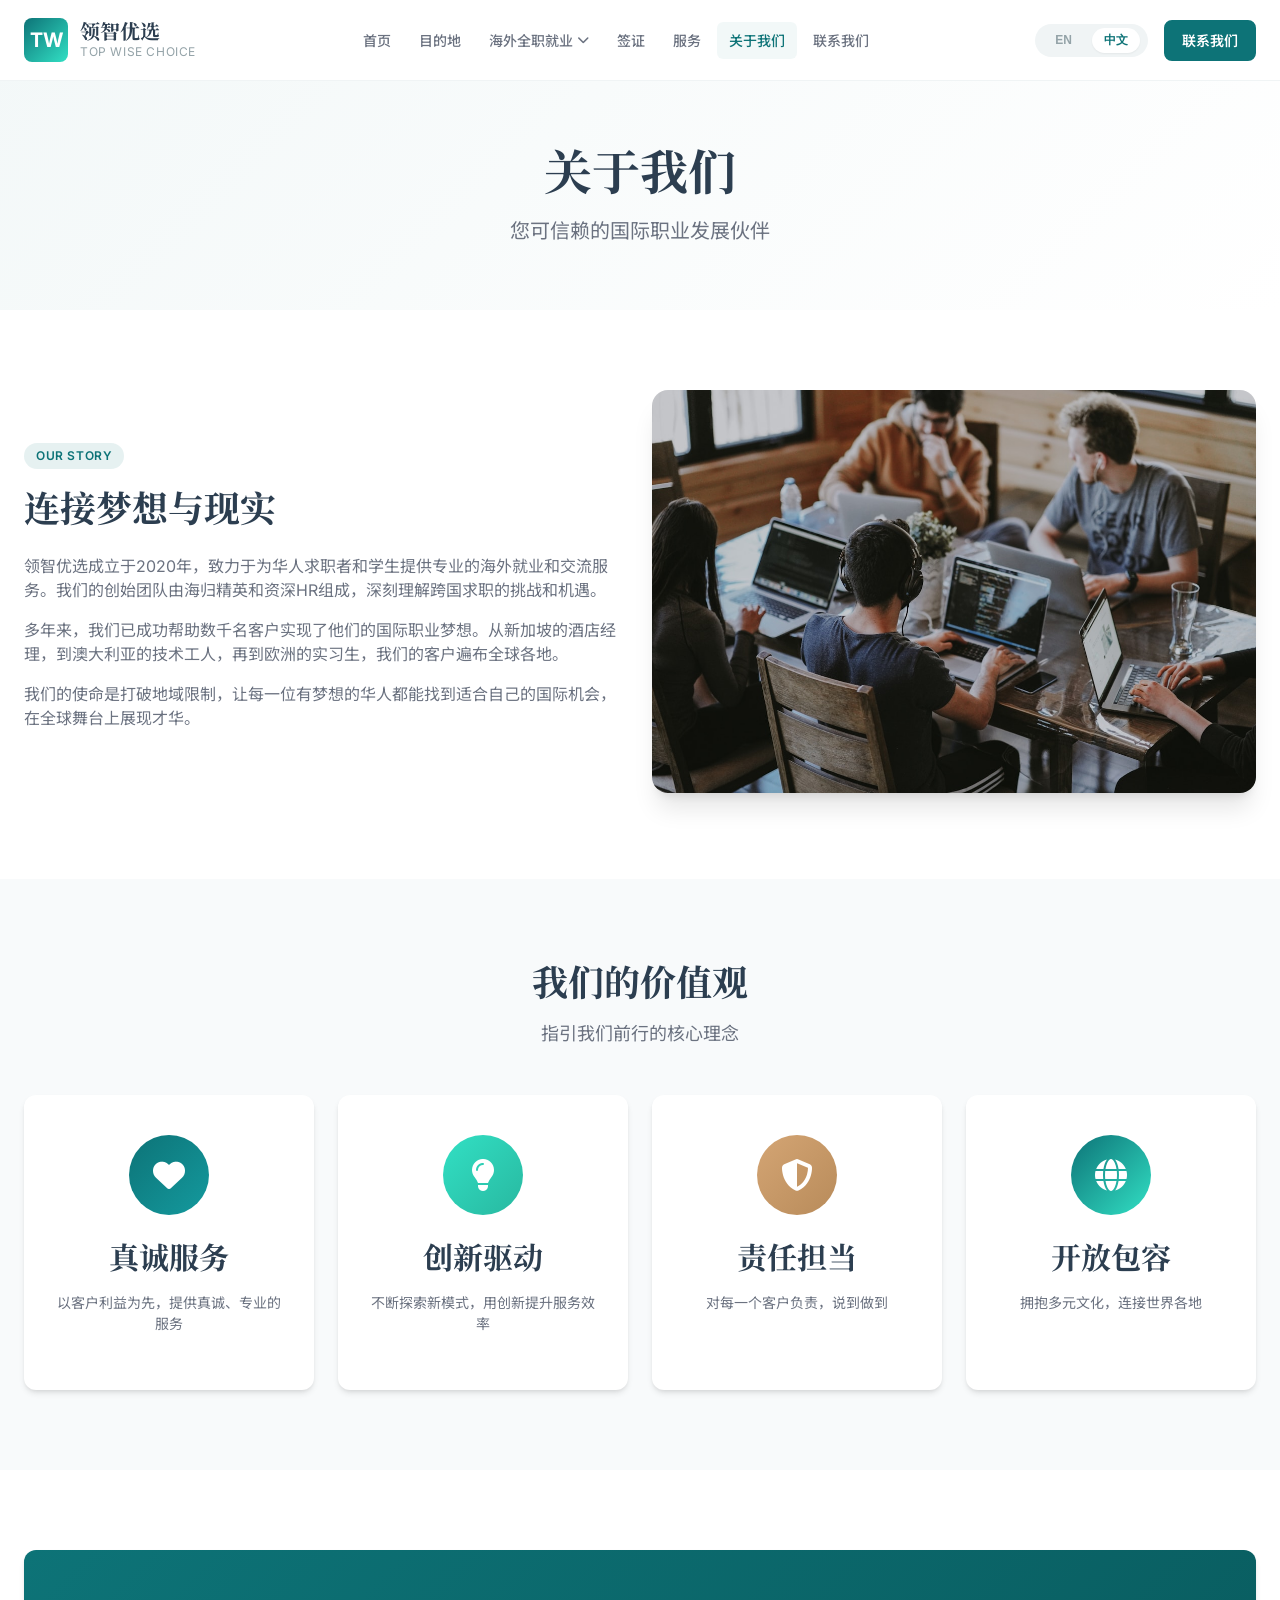
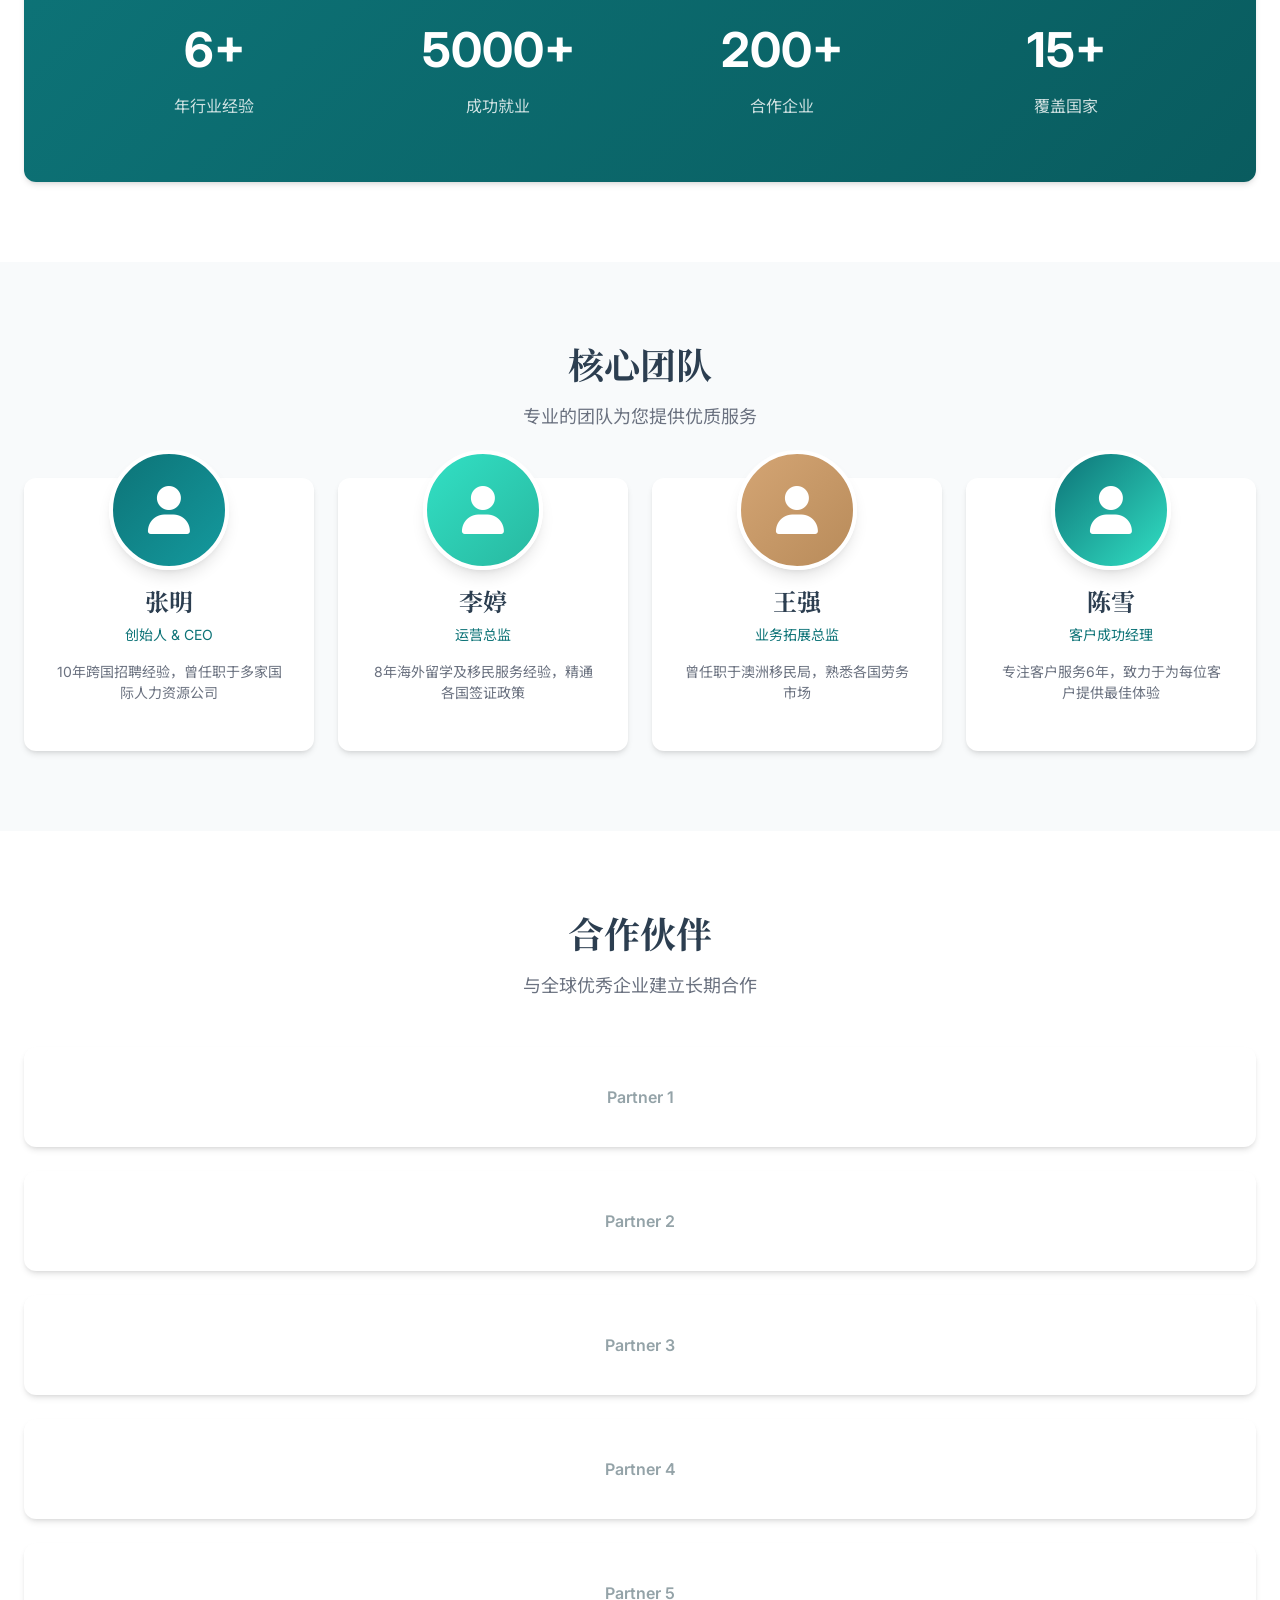
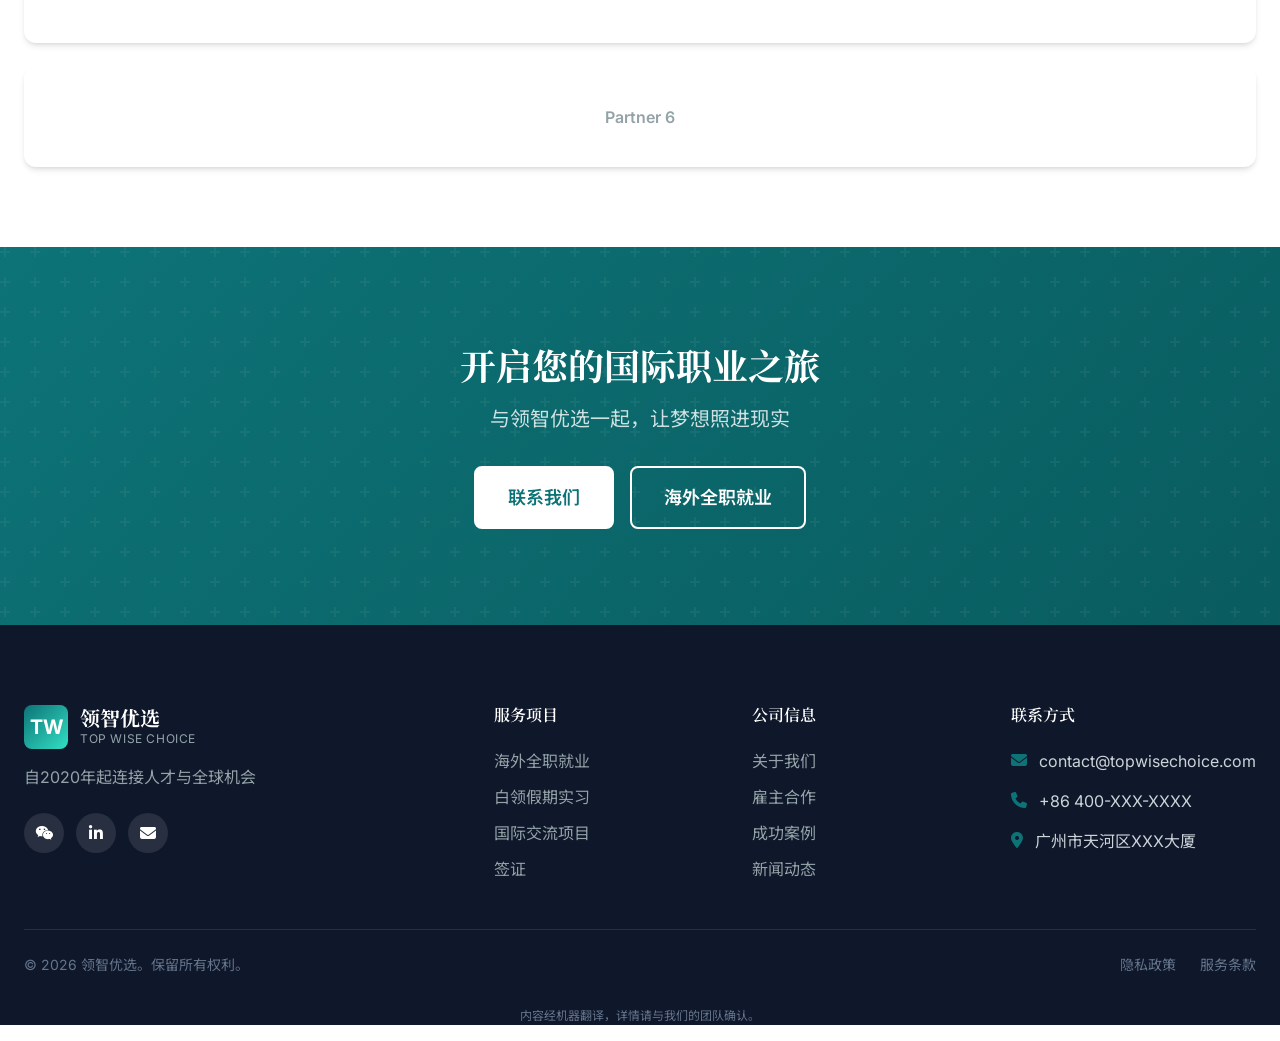
==== commit f05f5046: "Update to V2.0 - 2026年6月1日最新版本" ====
--- a/about-us.html
+++ b/about-us.html
@@ -24,16 +24,17 @@
         <nav class="nav">
           <ul class="nav-links">
             <li><a href="index.html" class="nav-link" data-i18n="nav_home">首页</a></li>
+            <li><a href="destinations.html" class="nav-link" data-i18n="nav_destinations">目的地</a></li>
             <li class="nav-dropdown">
-              <a href="#" class="nav-link" data-i18n="nav_work">服务项目 <i class="fas fa-chevron-down" style="font-size: 0.75rem;"></i></a>
+              <a href="#" class="nav-link"><span data-i18n="nav_work">海外全职就业</span> <i class="fas fa-chevron-down" style="font-size: 0.75rem;"></i></a>
               <ul class="nav-dropdown-menu">
                 <li><a href="work-overseas.html" class="nav-dropdown-item"><i class="fas fa-briefcase"></i> <span data-i18n="nav_work">海外全职就业</span></a></li>
-                <li><a href="intern-abroad.html" class="nav-dropdown-item"><i class="fas fa-user-graduate"></i> <span data-i18n="nav_intern">白领假期实习</span></a></li>
-                <li><a href="global-programs.html" class="nav-dropdown-item"><i class="fas fa-globe"></i> <span data-i18n="nav_programs">国际交流项目</span></a></li>
+                <li><a href="intern-abroad.html" class="nav-dropdown-item"><i class="fas fa-user-graduate"></i> <span data-i18n="nav_intern_overseas">海外实习</span></a></li>
+                <li><a href="global-programs.html" class="nav-dropdown-item"><i class="fas fa-globe"></i> <span data-i18n="nav_global_exchange">全球交流项目</span></a></li>
               </ul>
             </li>
             <li><a href="visa-services.html" class="nav-link" data-i18n="nav_visa">签证服务</a></li>
-            <li><a href="for-employers.html" class="nav-link" data-i18n="nav_employers">雇主合作</a></li>
+            <li><a href="for-employers.html" class="nav-link" data-i18n="nav_service">服务</a></li>
             <li><a href="about-us.html" class="nav-link active" data-i18n="nav_about">关于我们</a></li>
             <li><a href="contact-us.html" class="nav-link" data-i18n="nav_contact">联系我们</a></li>
           </ul>
@@ -55,11 +56,11 @@
   <div class="mobile-menu">
     <ul class="mobile-nav-links">
       <li><a href="index.html" class="mobile-nav-link" data-i18n="nav_home">首页</a></li>
-      <li><a href="work-overseas.html" class="mobile-nav-link" data-i18n="nav_work">海外全职就业</a></li>
-      <li><a href="intern-abroad.html" class="mobile-nav-link" data-i18n="nav_intern">白领假期实习</a></li>
-      <li><a href="global-programs.html" class="mobile-nav-link" data-i18n="nav_programs">国际交流项目</a></li>
+      <li><a href="destinations.html" class="mobile-nav-link" data-i18n="nav_destinations">目的地</a></li>
+      <li><a href="intern-abroad.html" class="mobile-nav-link" data-i18n="nav_intern_overseas">海外实习</a></li>
+      <li><a href="global-programs.html" class="mobile-nav-link" data-i18n="nav_global_exchange">全球交流项目</a></li>
       <li><a href="visa-services.html" class="mobile-nav-link" data-i18n="nav_visa">签证服务</a></li>
-      <li><a href="for-employers.html" class="mobile-nav-link" data-i18n="nav_employers">雇主合作</a></li>
+      <li><a href="for-employers.html" class="mobile-nav-link" data-i18n="nav_service">服务</a></li>
       <li><a href="about-us.html" class="mobile-nav-link active" data-i18n="nav_about">关于我们</a></li>
       <li><a href="contact-us.html" class="mobile-nav-link" data-i18n="nav_contact">联系我们</a></li>
     </ul>
@@ -91,7 +92,7 @@
           </p>
         </div>
         <div>
-          <img src="https://images.unsplash.com/photo-1522071820081-009f0129c71c?w=600&h=500&fit=crop" alt="Team collaboration" style="width: 100%; border-radius: var(--radius-2xl); box-shadow: var(--shadow-xl);">
+          <img src="images/team/team-collaboration.jpg" alt="Team collaboration" style="width: 100%; border-radius: var(--radius-2xl); box-shadow: var(--shadow-xl);">
         </div>
       </div>
     </div>
@@ -248,7 +249,7 @@
         <p data-i18n="about_cta_subtitle">与领智优选一起，让梦想照进现实</p>
         <div class="cta-buttons">
           <a href="contact-us.html" class="btn btn-white btn-lg" data-i18n="contact_us">联系我们</a>
-          <a href="work-overseas.html" class="btn btn-outline-white btn-lg" data-i18n="nav_work">查看职位</a>
+          <a href="destinations.html" class="btn btn-outline-white btn-lg" data-i18n="nav_work">查看职位</a>
         </div>
       </div>
     </div>
@@ -277,7 +278,7 @@
           <div class="footer-column">
             <h4 data-i18n="footer_services">服务项目</h4>
             <ul class="footer-links">
-              <li><a href="work-overseas.html" data-i18n="nav_work">海外全职就业</a></li>
+              <li><a href="destinations.html" data-i18n="nav_work">海外全职就业</a></li>
               <li><a href="intern-abroad.html" data-i18n="nav_intern">白领假期实习</a></li>
               <li><a href="global-programs.html" data-i18n="nav_programs">国际交流项目</a></li>
               <li><a href="visa-services.html" data-i18n="nav_visa">签证服务</a></li>
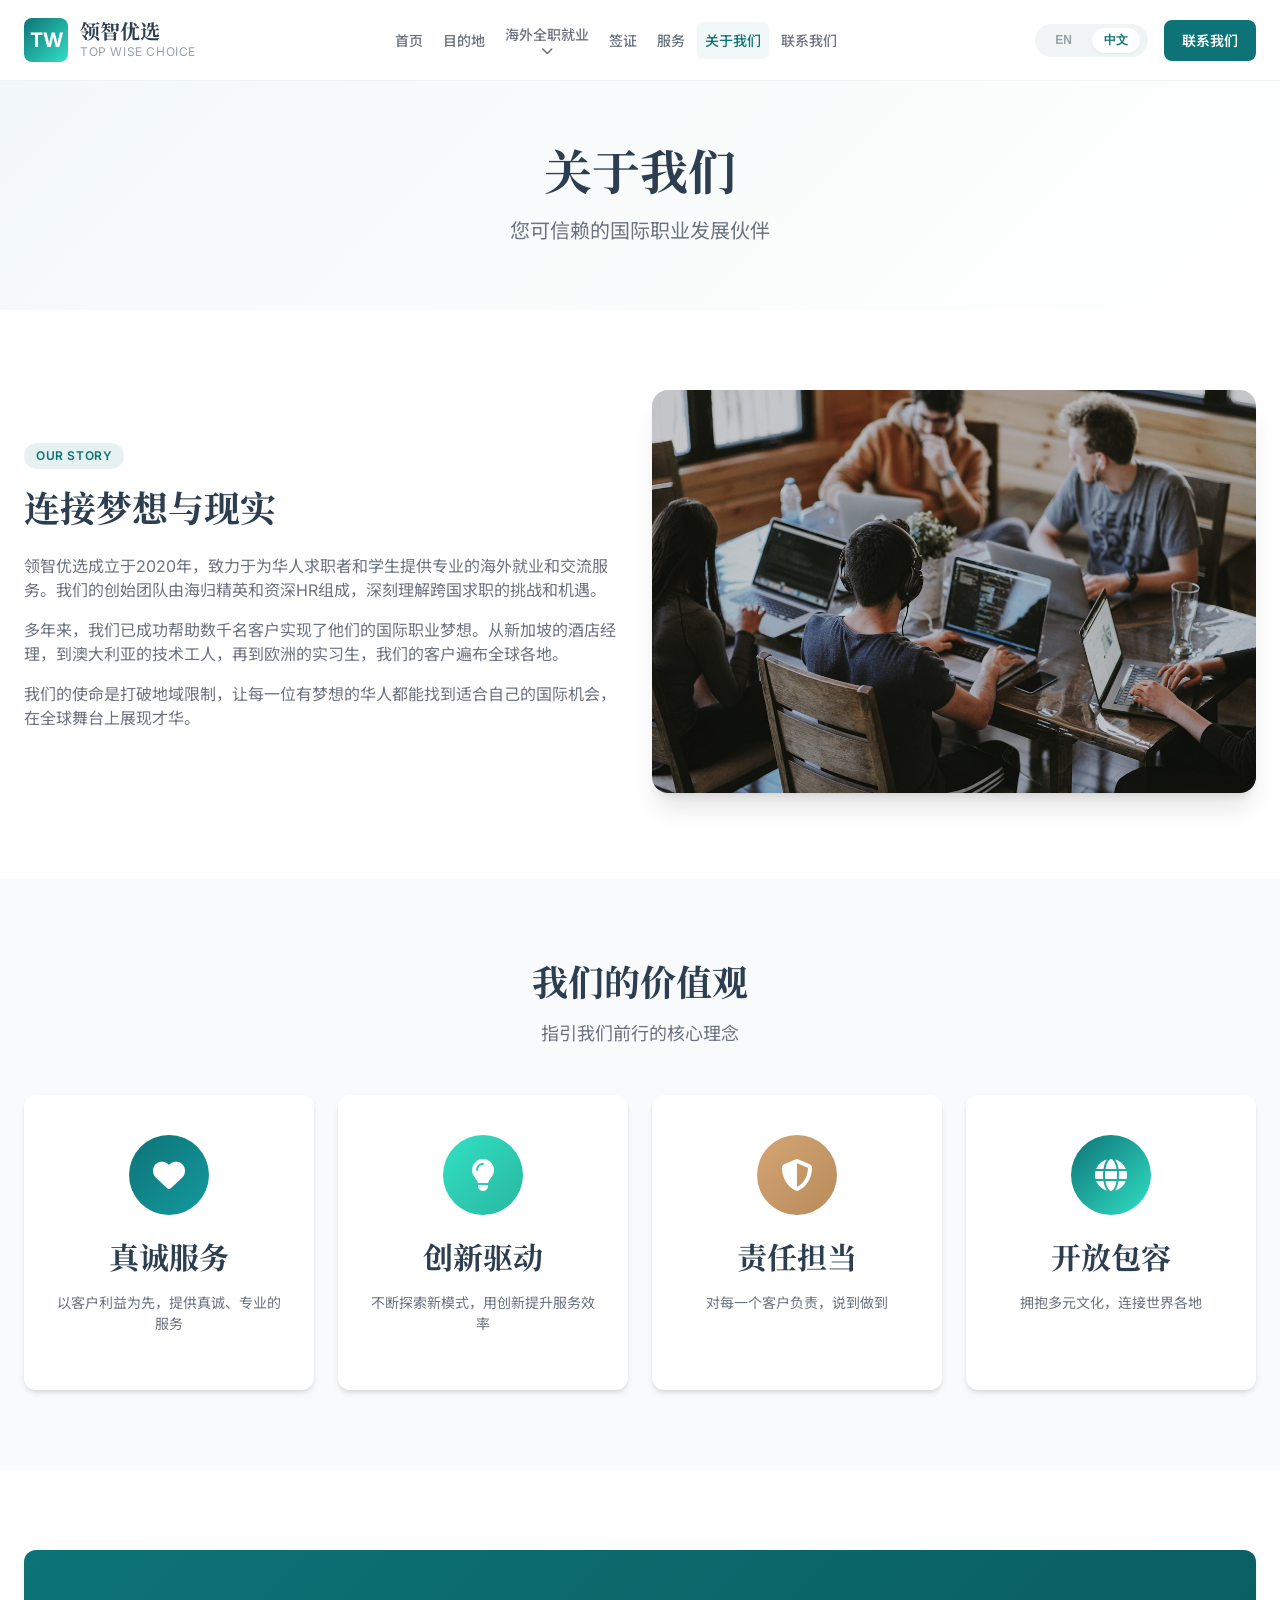
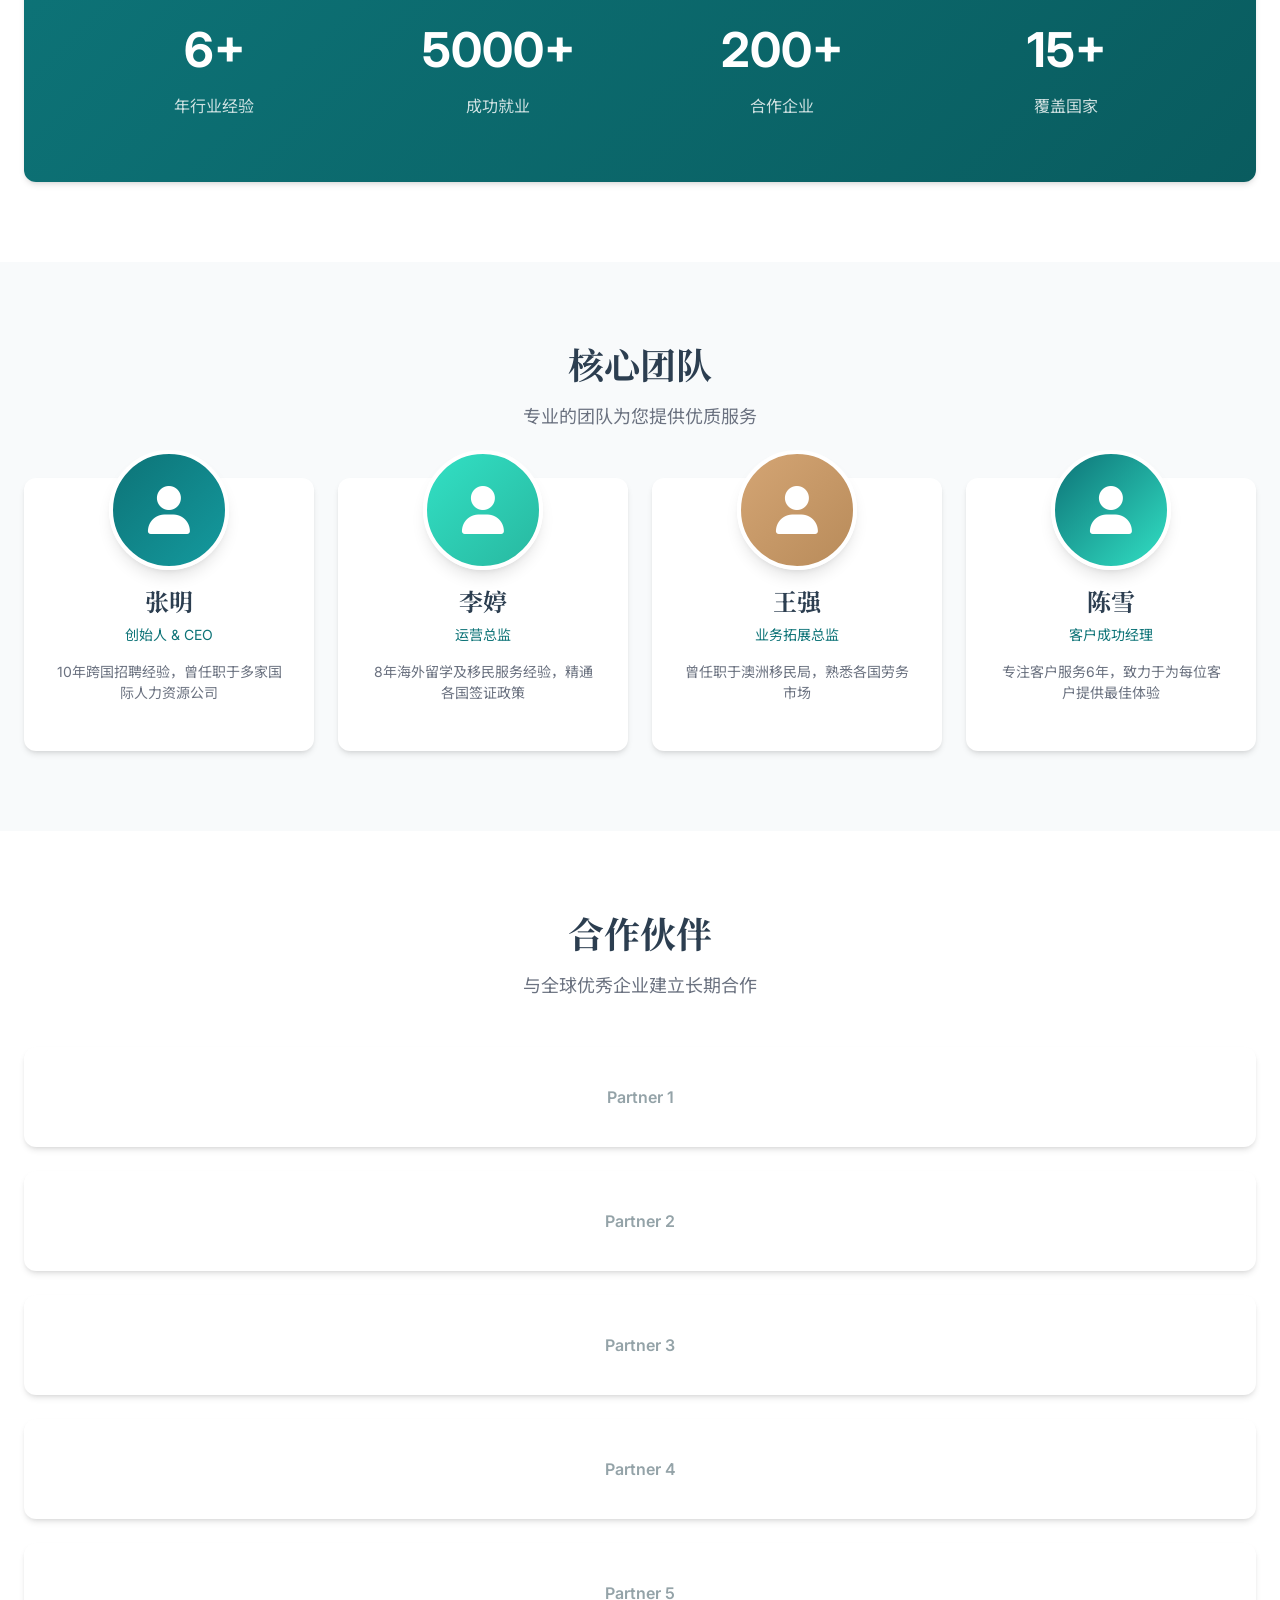
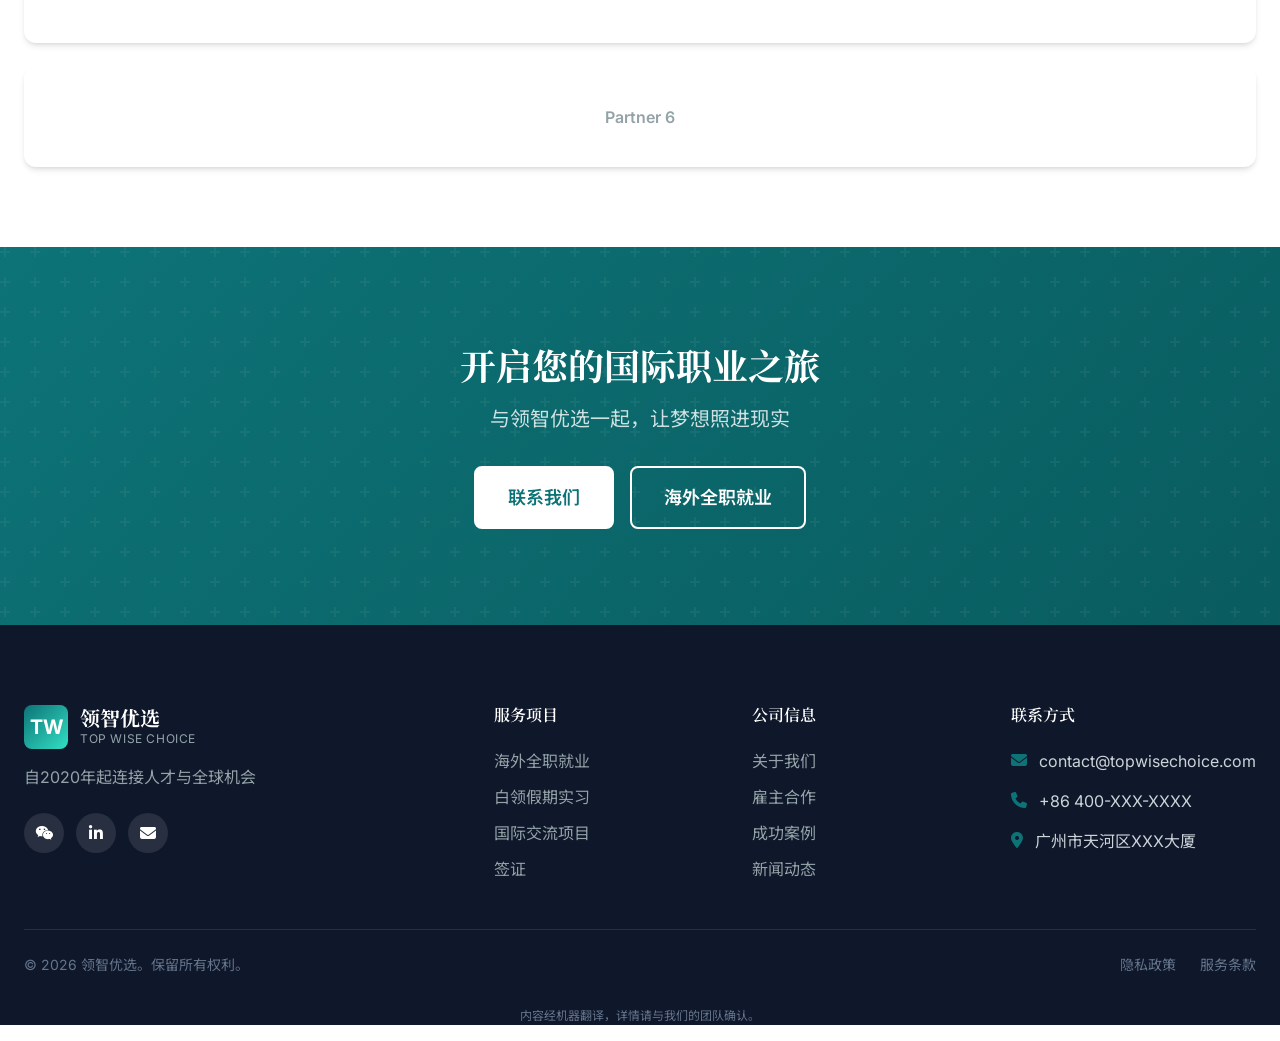
==== commit 583f90f6: "Add Tawk.to live chat to all pages" ====
--- a/about-us.html
+++ b/about-us.html
@@ -7,6 +7,20 @@
   <meta name="description" content="关于领智优选 - 您可信赖的国际职业发展伙伴，专注连接华人人才与全球机会。">
   <link rel="stylesheet" href="styles/main.css">
   <link rel="stylesheet" href="https://cdnjs.cloudflare.com/ajax/libs/font-awesome/6.5.1/css/all.min.css">
+  
+  <!--Start of Tawk.to Script-->
+  <script type="text/javascript">
+  var Tawk_API=Tawk_API||{}, Tawk_LoadStart=new Date();
+  (function(){
+  var s1=document.createElement("script"),s0=document.getElementsByTagName("script")[0];
+  s1.async=true;
+  s1.src='https://embed.tawk.to/6a1eea2123ea7d1c2c95420b/1jq4c54t0';
+  s1.charset='UTF-8';
+  s1.setAttribute('crossorigin','*');
+  s0.parentNode.insertBefore(s1,s0);
+  })();
+  </script>
+  <!--End of Tawk.to Script-->
 </head>
 <body>
   <!-- Header -->
--- a/styles/main.css
+++ b/styles/main.css
@@ -75,7 +75,7 @@
 .nav {
   display: flex;
   align-items: center;
-  gap: var(--space-8);
+  gap: var(--space-2);
 }
 
 .nav-links {
@@ -87,21 +87,30 @@
 
 .nav-link {
   display: flex;
-  align-items: center;
-  gap: var(--space-1);
-  padding: var(--space-2) var(--space-3);
+  flex-direction: column;
+  align-items: center;
+  padding: var(--space-2) var(--space-2);
   font-size: var(--text-sm);
   font-weight: var(--font-medium);
   color: var(--color-text-secondary);
   text-decoration: none;
   border-radius: var(--radius-md);
   transition: all var(--transition-fast);
+  text-align: center;
 }
 
 .nav-link:hover,
 .nav-link.active {
   color: var(--color-primary);
   background-color: var(--color-primary-50);
+}
+
+.nav-link-en {
+  display: block;
+  font-size: var(--text-xs);
+  font-weight: var(--font-normal);
+  color: var(--color-text-muted);
+  line-height: 1.4;
 }
 
 .nav-dropdown {
@@ -259,6 +268,15 @@
   color: var(--color-primary);
 }
 
+.mobile-nav-link-en {
+  display: block;
+  font-size: var(--text-xs);
+  font-weight: var(--font-normal);
+  color: var(--color-text-muted);
+  line-height: 1.4;
+  margin-top: 2px;
+}
+
 /* ========================================
    Hero Section
    ======================================== */
@@ -414,12 +432,12 @@
 .services-grid {
   display: grid;
   grid-template-columns: repeat(3, 1fr);
-  gap: var(--space-8);
+  gap: var(--space-6);
 }
 
 .service-card {
   position: relative;
-  padding: var(--space-8);
+  padding: var(--space-6);
   background-color: var(--color-white);
   border: 2px solid var(--color-gray-100);
   border-radius: var(--radius-2xl);
@@ -429,38 +447,41 @@
 .service-card:hover {
   border-color: var(--color-primary-200);
   box-shadow: var(--shadow-xl);
-  transform: translateY(-8px);
+  transform: translateY(-4px);
 }
 
 .service-icon {
-  width: 64px;
-  height: 64px;
+  width: 56px;
+  height: 56px;
   display: flex;
   align-items: center;
   justify-content: center;
-  background: linear-gradient(135deg, var(--color-primary) 0%, var(--color-primary-light) 100%);
   border-radius: var(--radius-xl);
-  margin-bottom: var(--space-6);
-  font-size: var(--text-2xl);
-  color: var(--color-white);
-}
-
-.service-card:nth-child(2) .service-icon {
-  background: linear-gradient(135deg, var(--color-secondary-dark) 0%, var(--color-secondary) 100%);
-}
-
-.service-card:nth-child(3) .service-icon {
-  background: linear-gradient(135deg, var(--color-accent-dark) 0%, var(--color-accent) 100%);
+  margin-bottom: var(--space-4);
+  font-size: var(--text-xl);
+  color: var(--color-white);
 }
 
 .service-card h3 {
-  font-size: var(--text-xl);
-  margin-bottom: var(--space-3);
-}
-
-.service-card p {
+  font-size: var(--text-lg);
+  font-weight: var(--font-semibold);
+  margin-bottom: var(--space-1);
+  color: var(--color-text-primary);
+}
+
+.service-subtitle {
+  font-size: var(--text-xs);
+  color: var(--color-text-muted);
+  margin-bottom: var(--space-4);
+  font-weight: var(--font-medium);
+  letter-spacing: 0.05em;
+}
+
+.service-desc {
+  font-size: var(--text-sm);
+  line-height: 1.7;
   color: var(--color-text-secondary);
-  margin-bottom: var(--space-6);
+  margin: 0;
 }
 
 .service-features {
@@ -483,7 +504,13 @@
   font-weight: var(--font-bold);
 }
 
-@media (max-width: 1024px) {
+@media (max-width: 1200px) {
+  .services-grid {
+    grid-template-columns: repeat(2, 1fr);
+  }
+}
+
+@media (max-width: 640px) {
   .services-grid {
     grid-template-columns: 1fr;
   }
@@ -938,3 +965,206 @@
     grid-template-columns: 1fr;
   }
 }
+
+/* ========================================
+   Floating Contact Button
+   ======================================== */
+.floating-contact {
+  position: fixed;
+  right: var(--space-4);
+  bottom: var(--space-8);
+  z-index: var(--z-fixed);
+}
+
+.contact-toggle {
+  position: relative;
+  width: 72px;
+  height: 72px;
+  display: flex;
+  align-items: center;
+  justify-content: center;
+  background: linear-gradient(135deg, #2563EB 0%, #3B82F6 100%);
+  border: 3px solid rgba(255, 255, 255, 0.8);
+  border-radius: 50%;
+  color: var(--color-white);
+  font-size: 1.5rem;
+  box-shadow: 0 10px 30px rgba(37, 99, 235, 0.4);
+  cursor: pointer;
+  transition: all var(--transition-fast);
+  z-index: 9999;
+}
+
+.contact-toggle:hover {
+  transform: scale(1.1);
+  box-shadow: var(--shadow-2xl);
+}
+
+.contact-badge {
+  position: absolute;
+  top: -8px;
+  right: -8px;
+  padding: 2px 8px;
+  font-size: var(--text-xs);
+  font-weight: var(--font-semibold);
+  color: var(--color-white);
+  background-color: var(--color-success);
+  border-radius: var(--radius-full);
+  border: 2px solid var(--color-white);
+}
+
+.contact-panel {
+  position: absolute;
+  right: 0;
+  bottom: 80px;
+  width: 320px;
+  background-color: var(--color-white);
+  border-radius: var(--radius-xl);
+  box-shadow: var(--shadow-2xl);
+  opacity: 0;
+  visibility: hidden;
+  transform: translateY(20px);
+  transition: all var(--transition-fast);
+}
+
+.contact-panel.active {
+  opacity: 1;
+  visibility: visible;
+  transform: translateY(0);
+}
+
+.contact-panel-header {
+  display: flex;
+  align-items: center;
+  justify-content: space-between;
+  padding: var(--space-4);
+  background: linear-gradient(135deg, var(--color-primary) 0%, var(--color-secondary) 100%);
+  border-radius: var(--radius-xl) var(--radius-xl) 0 0;
+}
+
+.contact-panel-header h4 {
+  margin: 0;
+  color: var(--color-white);
+  font-size: var(--text-lg);
+  font-weight: var(--font-semibold);
+}
+
+.contact-close {
+  display: flex;
+  align-items: center;
+  justify-content: center;
+  width: 32px;
+  height: 32px;
+  background-color: rgba(255, 255, 255, 0.2);
+  border: none;
+  border-radius: var(--radius-lg);
+  color: var(--color-white);
+  font-size: var(--text-sm);
+  cursor: pointer;
+  transition: background-color var(--transition-fast);
+}
+
+.contact-close:hover {
+  background-color: rgba(255, 255, 255, 0.3);
+}
+
+.contact-panel-content {
+  padding: var(--space-4);
+}
+
+.contact-option {
+  display: flex;
+  align-items: center;
+  gap: var(--space-3);
+  padding: var(--space-3);
+  border-radius: var(--radius-lg);
+  transition: background-color var(--transition-fast);
+}
+
+.contact-option:hover {
+  background-color: var(--color-gray-50);
+}
+
+.contact-icon {
+  width: 48px;
+  height: 48px;
+  flex-shrink: 0;
+  display: flex;
+  align-items: center;
+  justify-content: center;
+  border-radius: var(--radius-lg);
+  color: var(--color-white);
+  font-size: var(--text-lg);
+}
+
+.contact-info {
+  flex: 1;
+  min-width: 0;
+}
+
+.contact-info h5 {
+  margin: 0 0 var(--space-1) 0;
+  font-size: var(--text-sm);
+  font-weight: var(--font-semibold);
+  color: var(--color-text-primary);
+}
+
+.contact-info p {
+  margin: 0;
+  font-size: var(--text-xs);
+  color: var(--color-text-secondary);
+  overflow: hidden;
+  text-overflow: ellipsis;
+  white-space: nowrap;
+}
+
+.contact-action-btn {
+  display: flex;
+  align-items: center;
+  justify-content: center;
+  width: 36px;
+  height: 36px;
+  background-color: var(--color-gray-100);
+  border: none;
+  border-radius: var(--radius-lg);
+  color: var(--color-text-muted);
+  font-size: var(--text-sm);
+  cursor: pointer;
+  transition: all var(--transition-fast);
+}
+
+.contact-action-btn:hover {
+  background-color: var(--color-primary);
+  color: var(--color-white);
+}
+
+.contact-divider {
+  height: 1px;
+  margin: var(--space-2) 0;
+  background-color: var(--color-gray-100);
+}
+
+.contact-panel-footer {
+  padding: var(--space-3) var(--space-4);
+  background-color: var(--color-gray-50);
+  border-radius: 0 0 var(--radius-xl) var(--radius-xl);
+}
+
+.contact-panel-footer p {
+  margin: 0;
+  font-size: var(--text-xs);
+  color: var(--color-text-muted);
+  text-align: center;
+}
+
+@media (max-width: 480px) {
+  .contact-panel {
+    right: -20px;
+    width: calc(100vw - var(--space-8));
+    max-width: 300px;
+  }
+  
+  .floating-contact {
+    right: var(--space-3);
+    bottom: var(--space-6);
+  }
+}
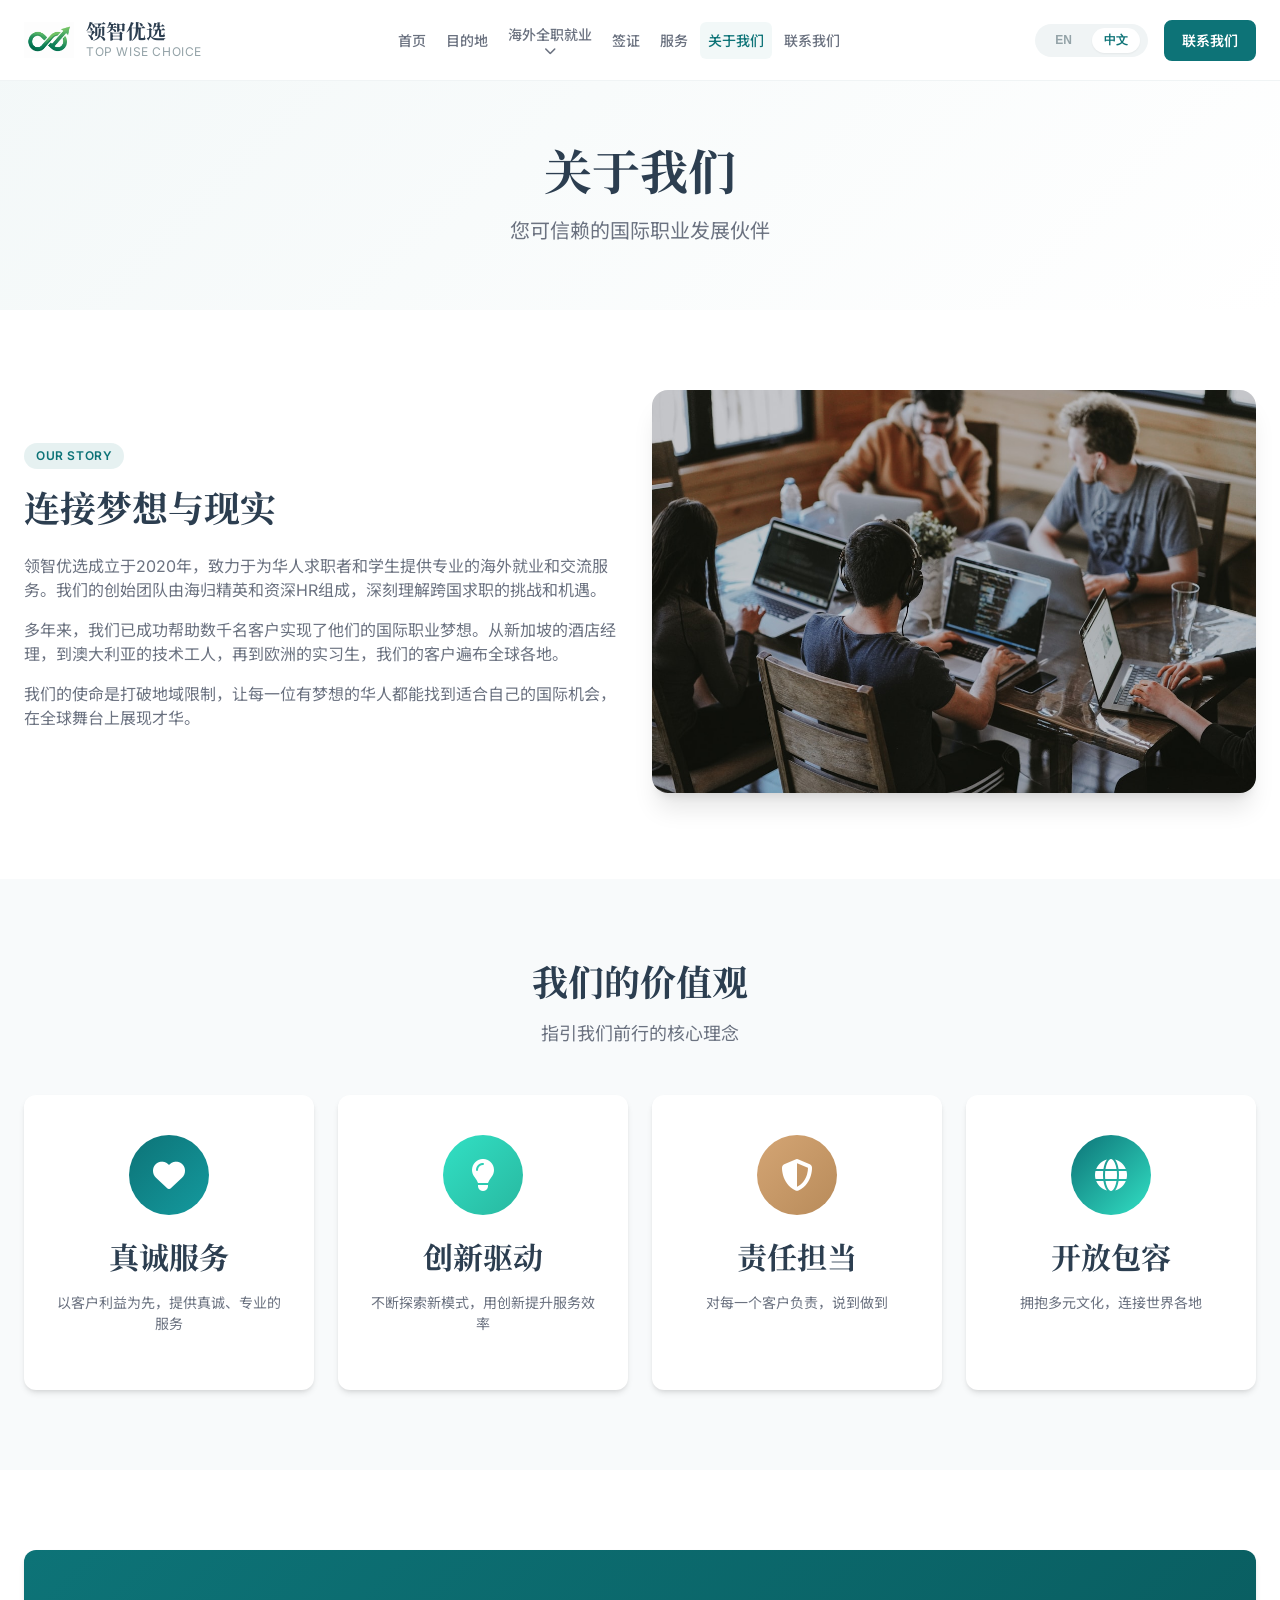
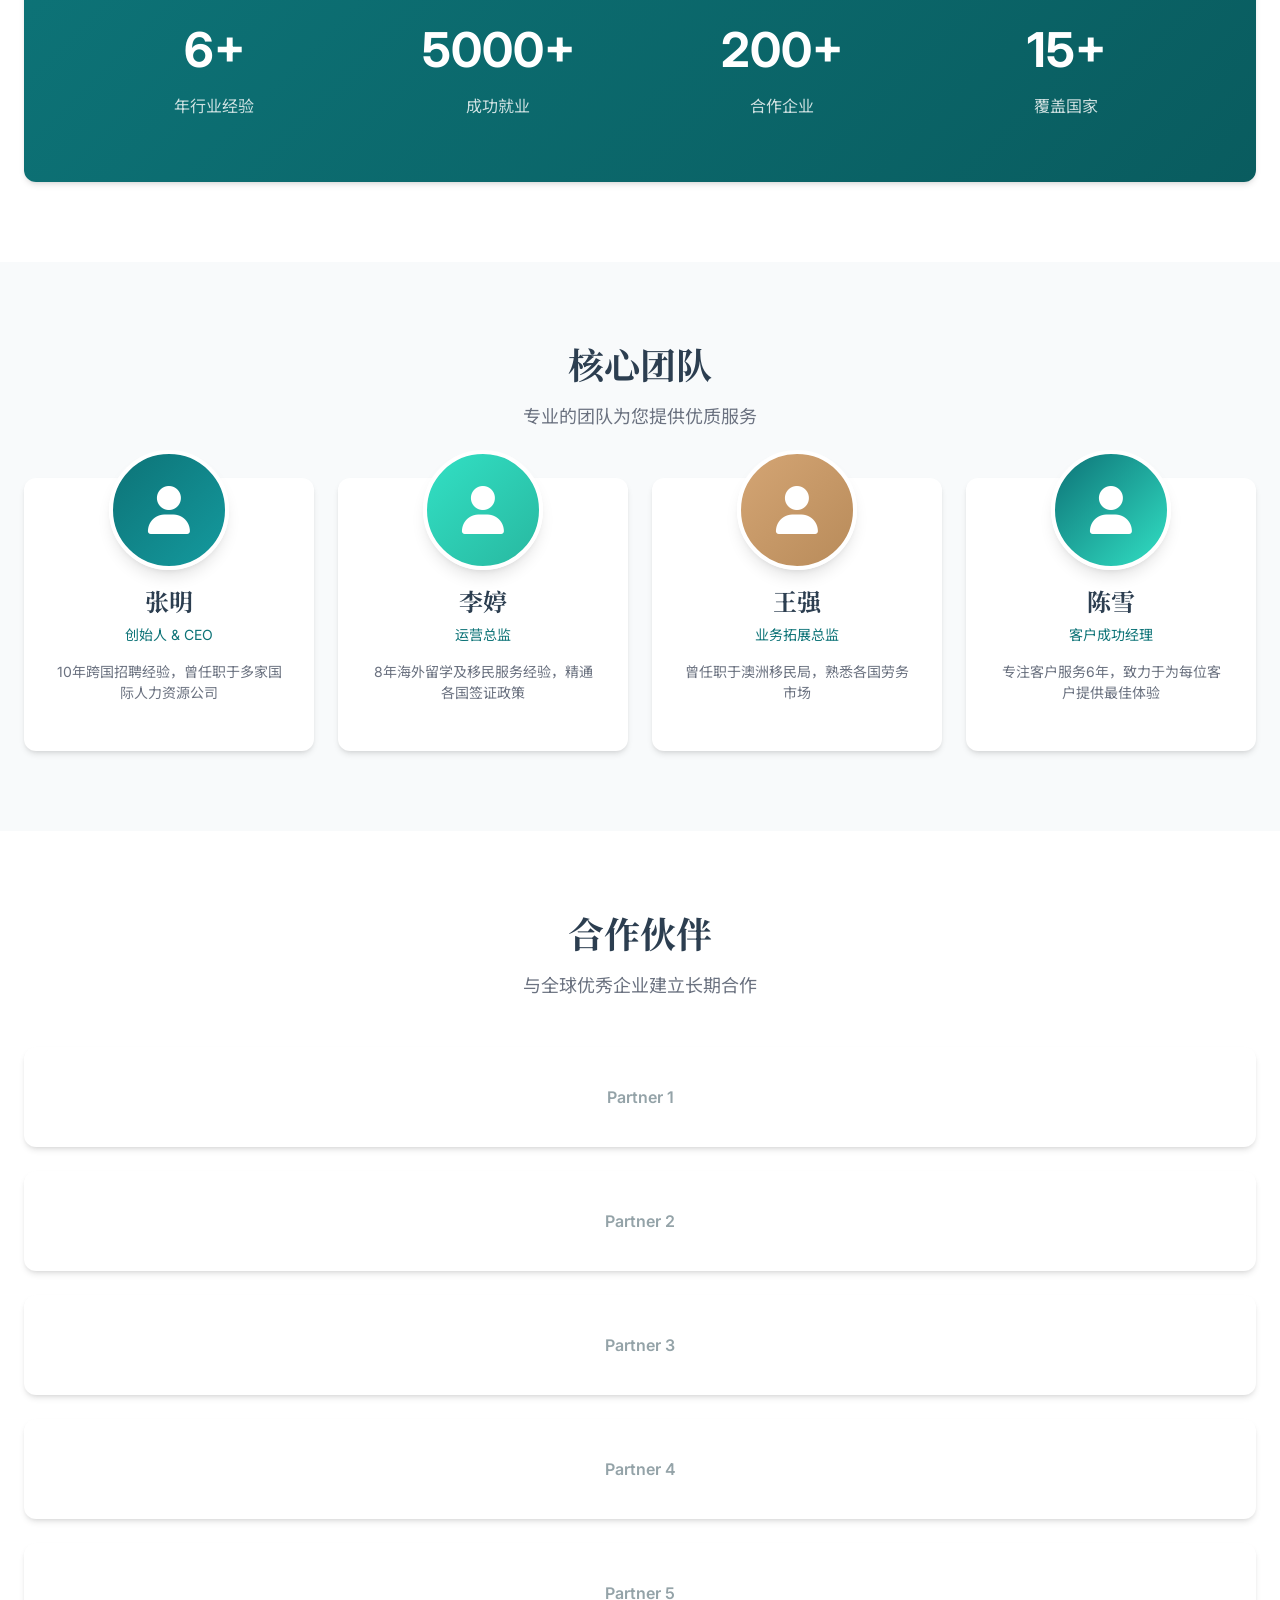
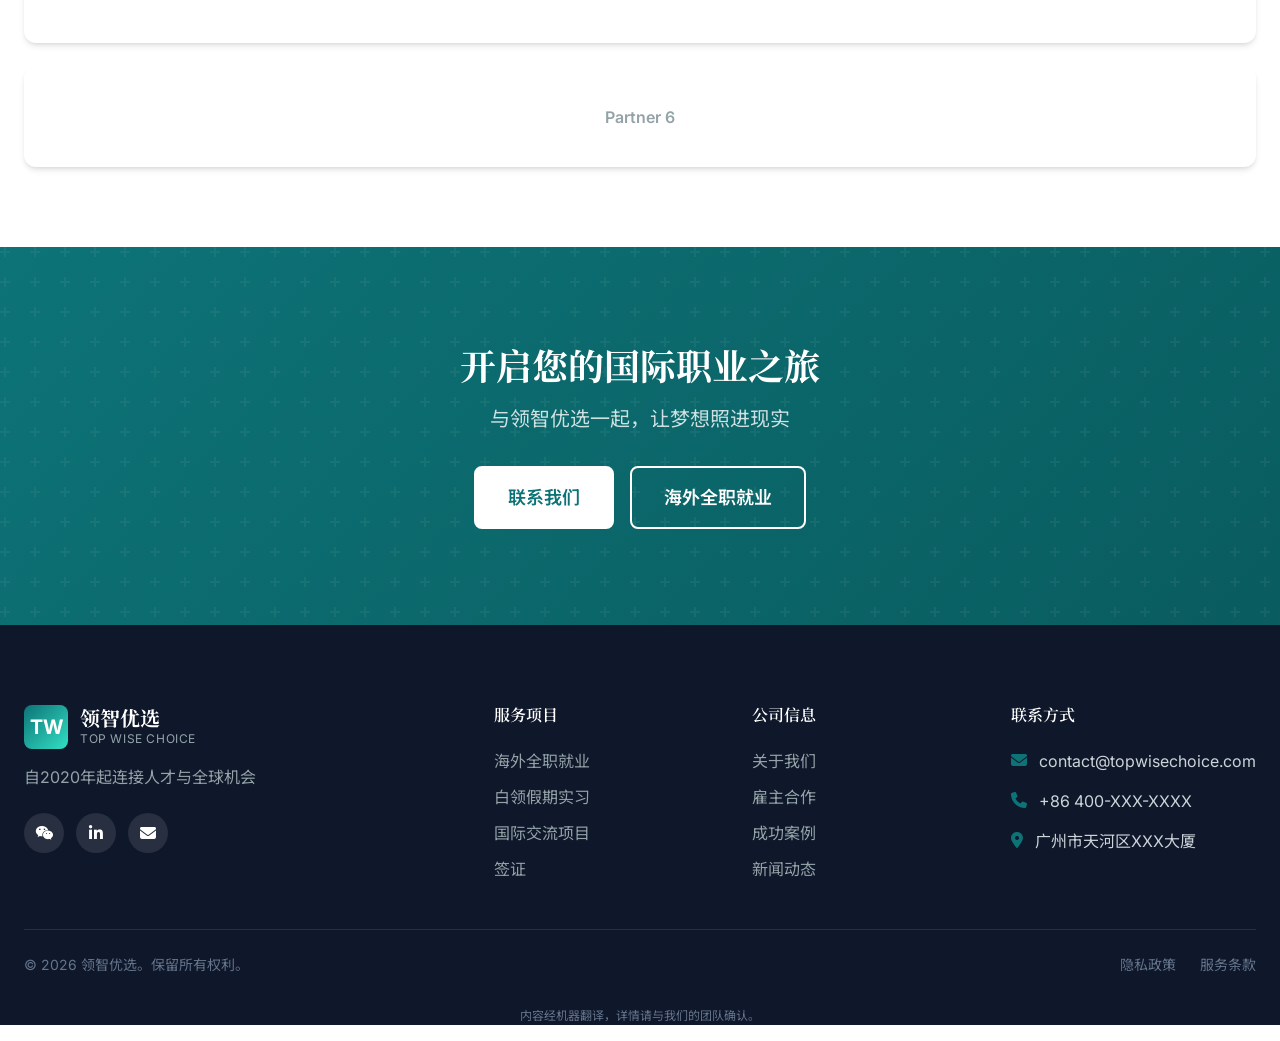
==== commit cfac8138: "Update logo with user-provided image" ====
--- a/about-us.html
+++ b/about-us.html
@@ -28,7 +28,7 @@
     <div class="container">
       <div class="header-inner">
         <a href="index.html" class="logo">
-          <div class="logo-icon">TW</div>
+          <img src="images/logo/48b96f22-c7f7-40b8-ac40-d9ac1f0bcf75.png" alt="领智优选" class="logo-img">
           <div class="logo-text">
             <span class="logo-text-main">领智优选</span>
             <span class="logo-text-sub">TOP WISE CHOICE</span>
--- a/styles/main.css
+++ b/styles/main.css
@@ -50,6 +50,16 @@
   color: var(--color-white);
   font-weight: var(--font-bold);
   font-size: var(--text-xl);
+}
+
+.logo-svg {
+  width: 50px;
+  height: 30px;
+}
+
+.logo-img {
+  width: 50px;
+  height: auto;
 }
 
 .logo-text {
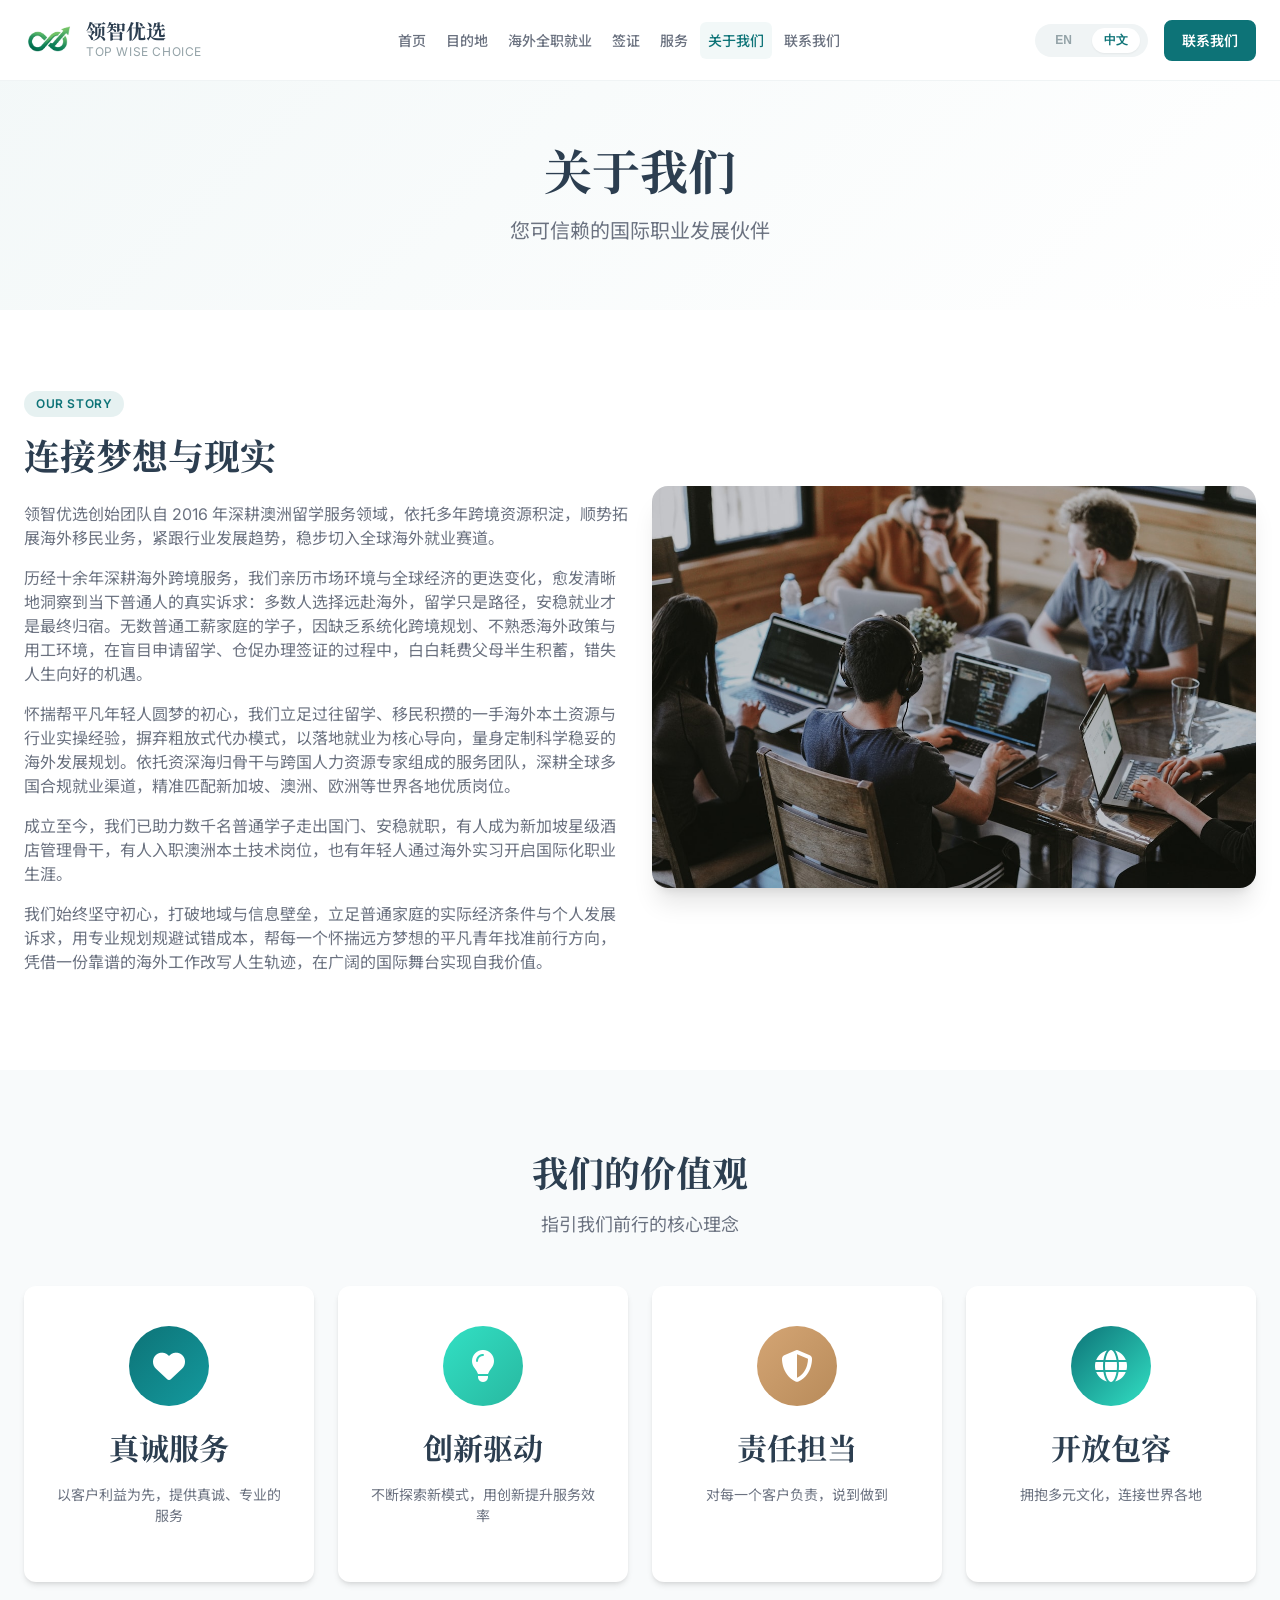
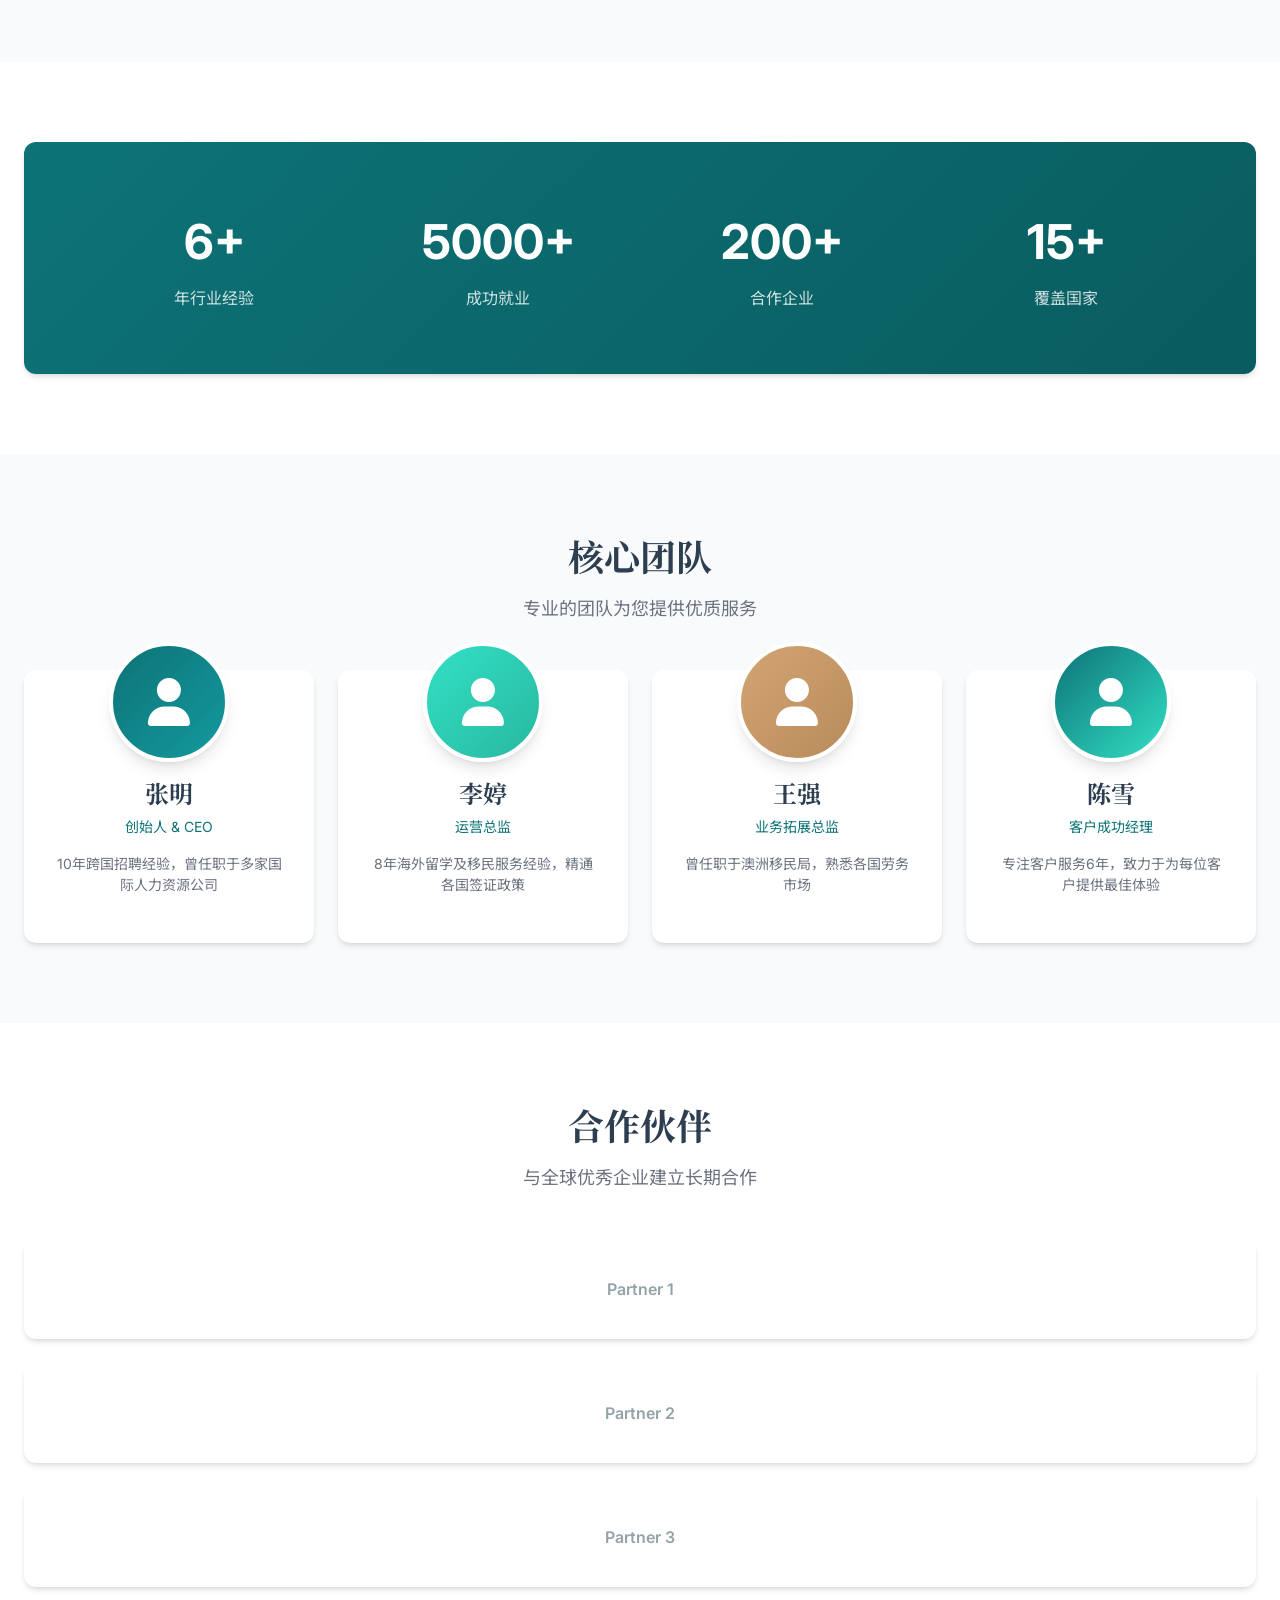
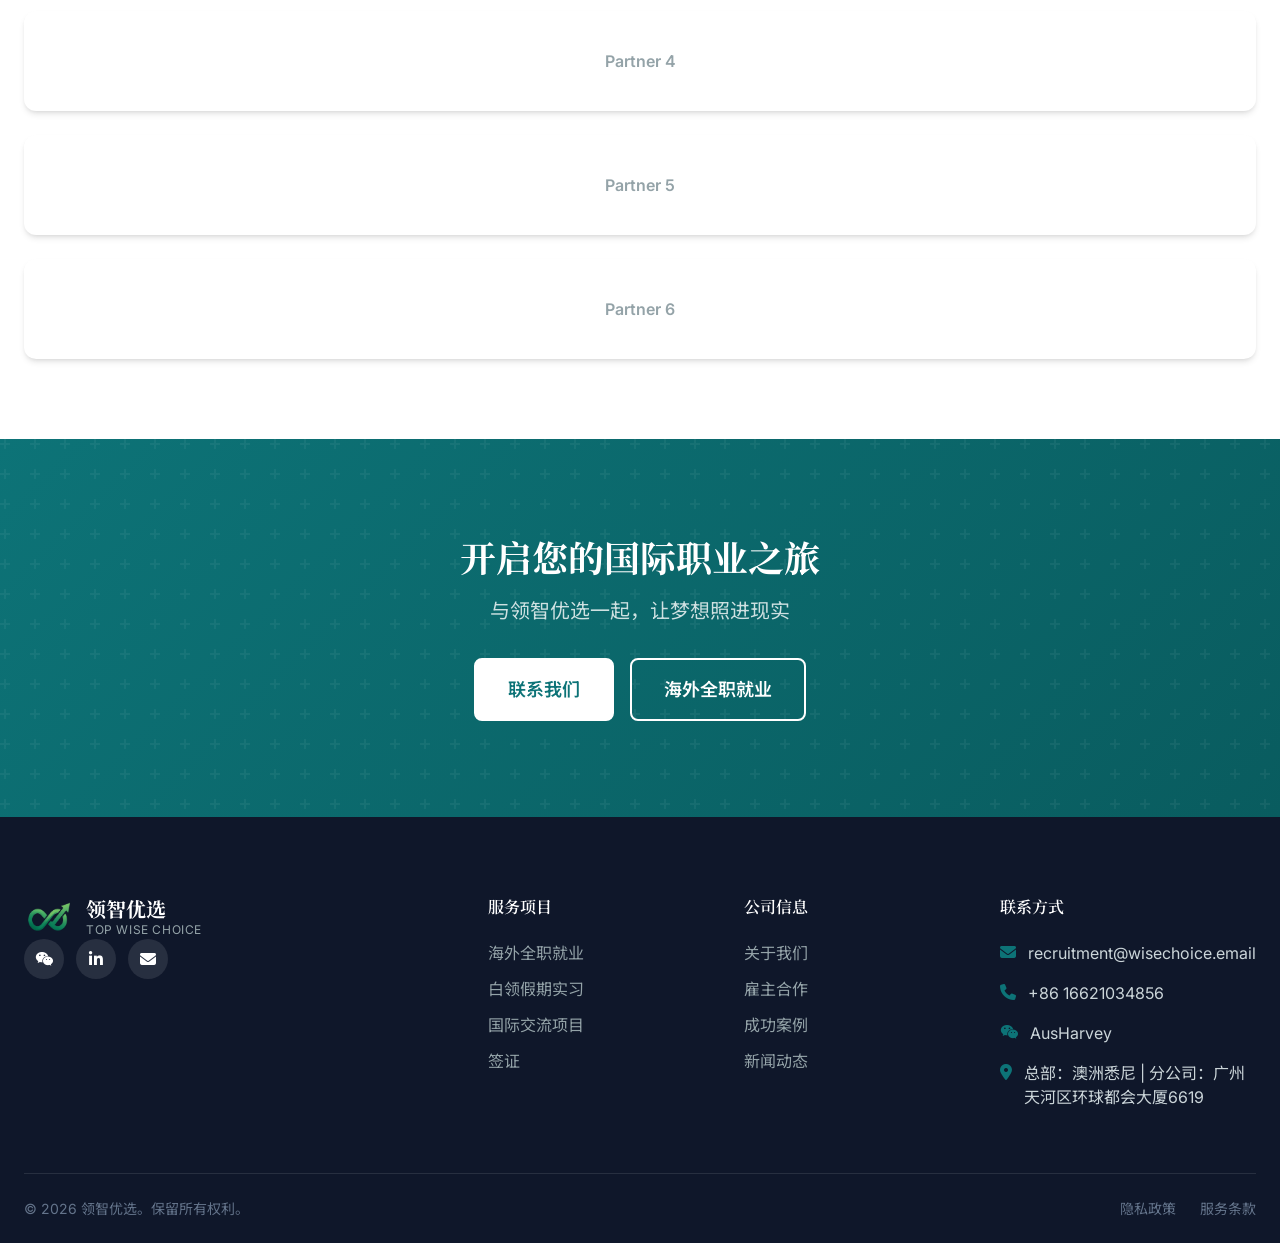
==== commit 8674ce32: "Update website content: contact info, translations, logo, and map" ====
--- a/about-us.html
+++ b/about-us.html
@@ -28,7 +28,7 @@
     <div class="container">
       <div class="header-inner">
         <a href="index.html" class="logo">
-          <img src="images/logo/48b96f22-c7f7-40b8-ac40-d9ac1f0bcf75.png" alt="领智优选" class="logo-img">
+          <img src="images/logo/48b96f22-c7f7-40b8-ac40-d9ac1f0bcf75-removebg-preview.png" alt="领智优选" class="logo-img">
           <div class="logo-text">
             <span class="logo-text-main">领智优选</span>
             <span class="logo-text-sub">TOP WISE CHOICE</span>
@@ -39,14 +39,7 @@
           <ul class="nav-links">
             <li><a href="index.html" class="nav-link" data-i18n="nav_home">首页</a></li>
             <li><a href="destinations.html" class="nav-link" data-i18n="nav_destinations">目的地</a></li>
-            <li class="nav-dropdown">
-              <a href="#" class="nav-link"><span data-i18n="nav_work">海外全职就业</span> <i class="fas fa-chevron-down" style="font-size: 0.75rem;"></i></a>
-              <ul class="nav-dropdown-menu">
-                <li><a href="work-overseas.html" class="nav-dropdown-item"><i class="fas fa-briefcase"></i> <span data-i18n="nav_work">海外全职就业</span></a></li>
-                <li><a href="intern-abroad.html" class="nav-dropdown-item"><i class="fas fa-user-graduate"></i> <span data-i18n="nav_intern_overseas">海外实习</span></a></li>
-                <li><a href="global-programs.html" class="nav-dropdown-item"><i class="fas fa-globe"></i> <span data-i18n="nav_global_exchange">全球交流项目</span></a></li>
-              </ul>
-            </li>
+            <li><a href="work-overseas.html" class="nav-link" data-i18n="nav_work">海外全职就业</a></li>
             <li><a href="visa-services.html" class="nav-link" data-i18n="nav_visa">签证服务</a></li>
             <li><a href="for-employers.html" class="nav-link" data-i18n="nav_service">服务</a></li>
             <li><a href="about-us.html" class="nav-link active" data-i18n="nav_about">关于我们</a></li>
@@ -70,9 +63,7 @@
   <div class="mobile-menu">
     <ul class="mobile-nav-links">
       <li><a href="index.html" class="mobile-nav-link" data-i18n="nav_home">首页</a></li>
-      <li><a href="destinations.html" class="mobile-nav-link" data-i18n="nav_destinations">目的地</a></li>
-      <li><a href="intern-abroad.html" class="mobile-nav-link" data-i18n="nav_intern_overseas">海外实习</a></li>
-      <li><a href="global-programs.html" class="mobile-nav-link" data-i18n="nav_global_exchange">全球交流项目</a></li>
+      <li><a href="work-overseas.html" class="mobile-nav-link" data-i18n="nav_work">海外全职就业</a></li>
       <li><a href="visa-services.html" class="mobile-nav-link" data-i18n="nav_visa">签证服务</a></li>
       <li><a href="for-employers.html" class="mobile-nav-link" data-i18n="nav_service">服务</a></li>
       <li><a href="about-us.html" class="mobile-nav-link active" data-i18n="nav_about">关于我们</a></li>
@@ -96,13 +87,19 @@
           <span class="tag tag-primary" style="margin-bottom: 1rem; display: inline-block;">OUR STORY</span>
           <h2 style="margin-bottom: 1.5rem;" data-i18n="about_story_title">连接梦想与现实</h2>
           <p style="color: var(--color-text-secondary); margin-bottom: 1rem;" data-i18n="about_story_p1">
-            领智优选成立于2020年，致力于为华人求职者和学生提供专业的海外就业和交流服务。我们的创始团队由海归精英和资深HR组成，深刻理解跨国求职的挑战和机遇。
+            领智优选创始团队自 2016 年深耕澳洲留学服务领域，依托多年跨境资源积淀，顺势拓展海外移民业务，紧跟行业发展趋势，稳步切入全球海外就业赛道。
           </p>
           <p style="color: var(--color-text-secondary); margin-bottom: 1rem;" data-i18n="about_story_p2">
-            多年来，我们已成功帮助数千名客户实现了他们的国际职业梦想。从新加坡的酒店经理，到澳大利亚的技术工人，再到欧洲的实习生，我们的客户遍布全球各地。
-          </p>
-          <p style="color: var(--color-text-secondary);" data-i18n="about_story_p3">
-            我们的使命是打破地域限制，让每一位有梦想的华人都能找到适合自己的国际机会，在全球舞台上展现才华。
+            历经十余年深耕海外跨境服务，我们亲历市场环境与全球经济的更迭变化，愈发清晰地洞察到当下普通人的真实诉求：多数人选择远赴海外，留学只是路径，安稳就业才是最终归宿。无数普通工薪家庭的学子，因缺乏系统化跨境规划、不熟悉海外政策与用工环境，在盲目申请留学、仓促办理签证的过程中，白白耗费父母半生积蓄，错失人生向好的机遇。
+          </p>
+          <p style="color: var(--color-text-secondary); margin-bottom: 1rem;" data-i18n="about_story_p3">
+            怀揣帮平凡年轻人圆梦的初心，我们立足过往留学、移民积攒的一手海外本土资源与行业实操经验，摒弃粗放式代办模式，以落地就业为核心导向，量身定制科学稳妥的海外发展规划。依托资深海归骨干与跨国人力资源专家组成的服务团队，深耕全球多国合规就业渠道，精准匹配新加坡、澳洲、欧洲等世界各地优质岗位。
+          </p>
+          <p style="color: var(--color-text-secondary); margin-bottom: 1rem;" data-i18n="about_story_p4">
+            成立至今，我们已助力数千名普通学子走出国门、安稳就职，有人成为新加坡星级酒店管理骨干，有人入职澳洲本土技术岗位，也有年轻人通过海外实习开启国际化职业生涯。
+          </p>
+          <p style="color: var(--color-text-secondary);" data-i18n="about_story_p5">
+            我们始终坚守初心，打破地域与信息壁垒，立足普通家庭的实际经济条件与个人发展诉求，用专业规划规避试错成本，帮每一个怀揣远方梦想的平凡青年找准前行方向，凭借一份靠谱的海外工作改写人生轨迹，在广阔的国际舞台实现自我价值。
           </p>
         </div>
         <div>
@@ -276,13 +273,12 @@
         <div class="footer-grid">
           <div class="footer-brand">
             <a href="index.html" class="logo">
-              <div class="logo-icon">TW</div>
+              <img src="images/logo/48b96f22-c7f7-40b8-ac40-d9ac1f0bcf75-removebg-preview.png" alt="领智优选" class="logo-img" style="height: 40px;">
               <div class="logo-text">
                 <span class="logo-text-main" style="color: white;">领智优选</span>
                 <span class="logo-text-sub">TOP WISE CHOICE</span>
               </div>
             </a>
-            <p data-i18n="footer_tagline">自2020年起连接人才与全球机会</p>
             <div class="footer-social">
               <a href="#" class="social-link"><i class="fab fa-weixin"></i></a>
               <a href="#" class="social-link"><i class="fab fa-linkedin-in"></i></a>
@@ -309,9 +305,10 @@
           </div>
           <div class="footer-column">
             <h4 data-i18n="footer_contact">联系方式</h4>
-            <div class="footer-contact-item"><i class="fas fa-envelope"></i><span>contact@topwisechoice.com</span></div>
-            <div class="footer-contact-item"><i class="fas fa-phone"></i><span>+86 400-XXX-XXXX</span></div>
-            <div class="footer-contact-item"><i class="fas fa-map-marker-alt"></i><span>广州市天河区XXX大厦</span></div>
+            <div class="footer-contact-item"><i class="fas fa-envelope"></i><span>recruitment@wisechoice.email</span></div>
+            <div class="footer-contact-item"><i class="fas fa-phone"></i><span>+86 16621034856</span></div>
+            <div class="footer-contact-item"><i class="fab fa-weixin"></i><span>AusHarvey</span></div>
+            <div class="footer-contact-item"><i class="fas fa-map-marker-alt"></i><span>总部：澳洲悉尼 | 分公司：广州天河区环球都会大厦6619</span></div>
           </div>
         </div>
       </div>
@@ -319,7 +316,6 @@
         <p data-i18n="footer_copyright">© 2026 领智优选。保留所有权利。</p>
         <div class="footer-bottom-links"><a href="#">隐私政策</a><a href="#">服务条款</a></div>
       </div>
-      <p style="text-align: center; font-size: 12px; color: #64748B; margin-top: 8px;" data-i18n="footer_disclaimer">内容经机器翻译，详情请与我们的团队确认。</p>
     </div>
   </footer>
 
